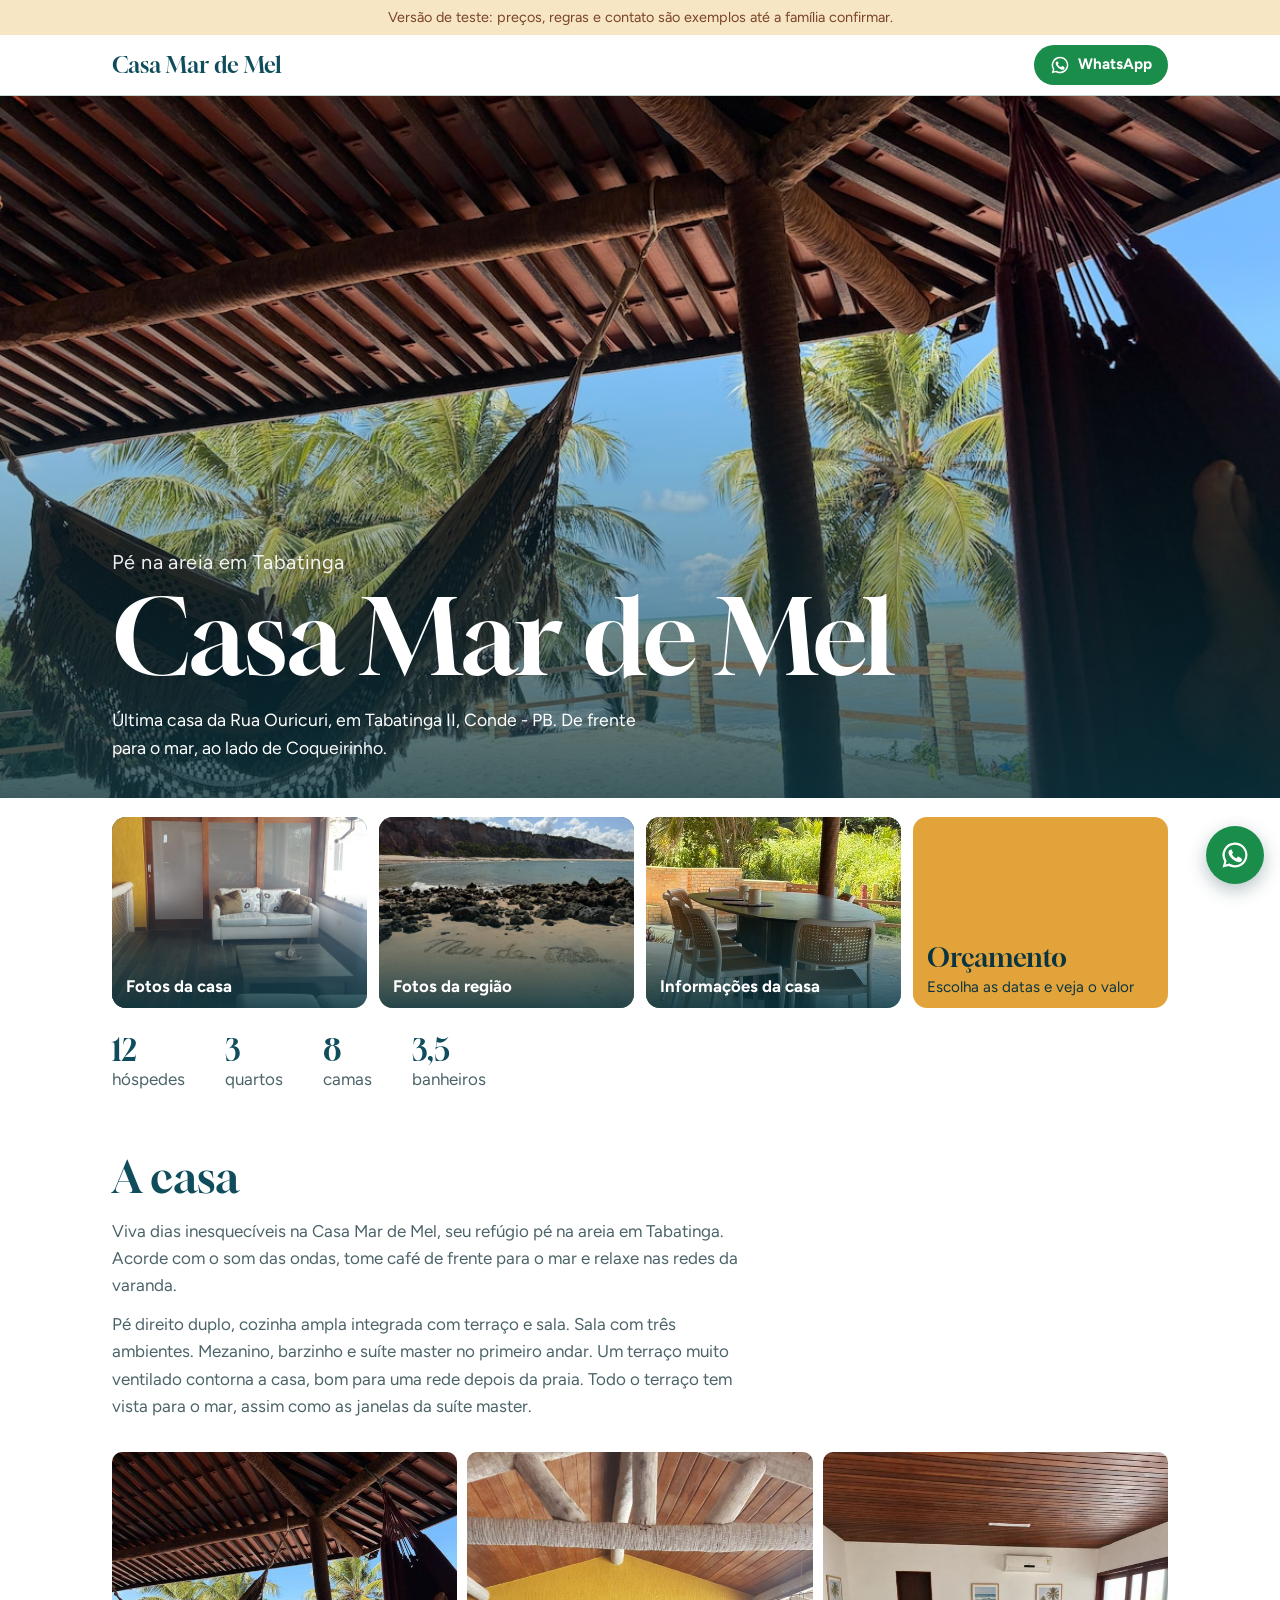
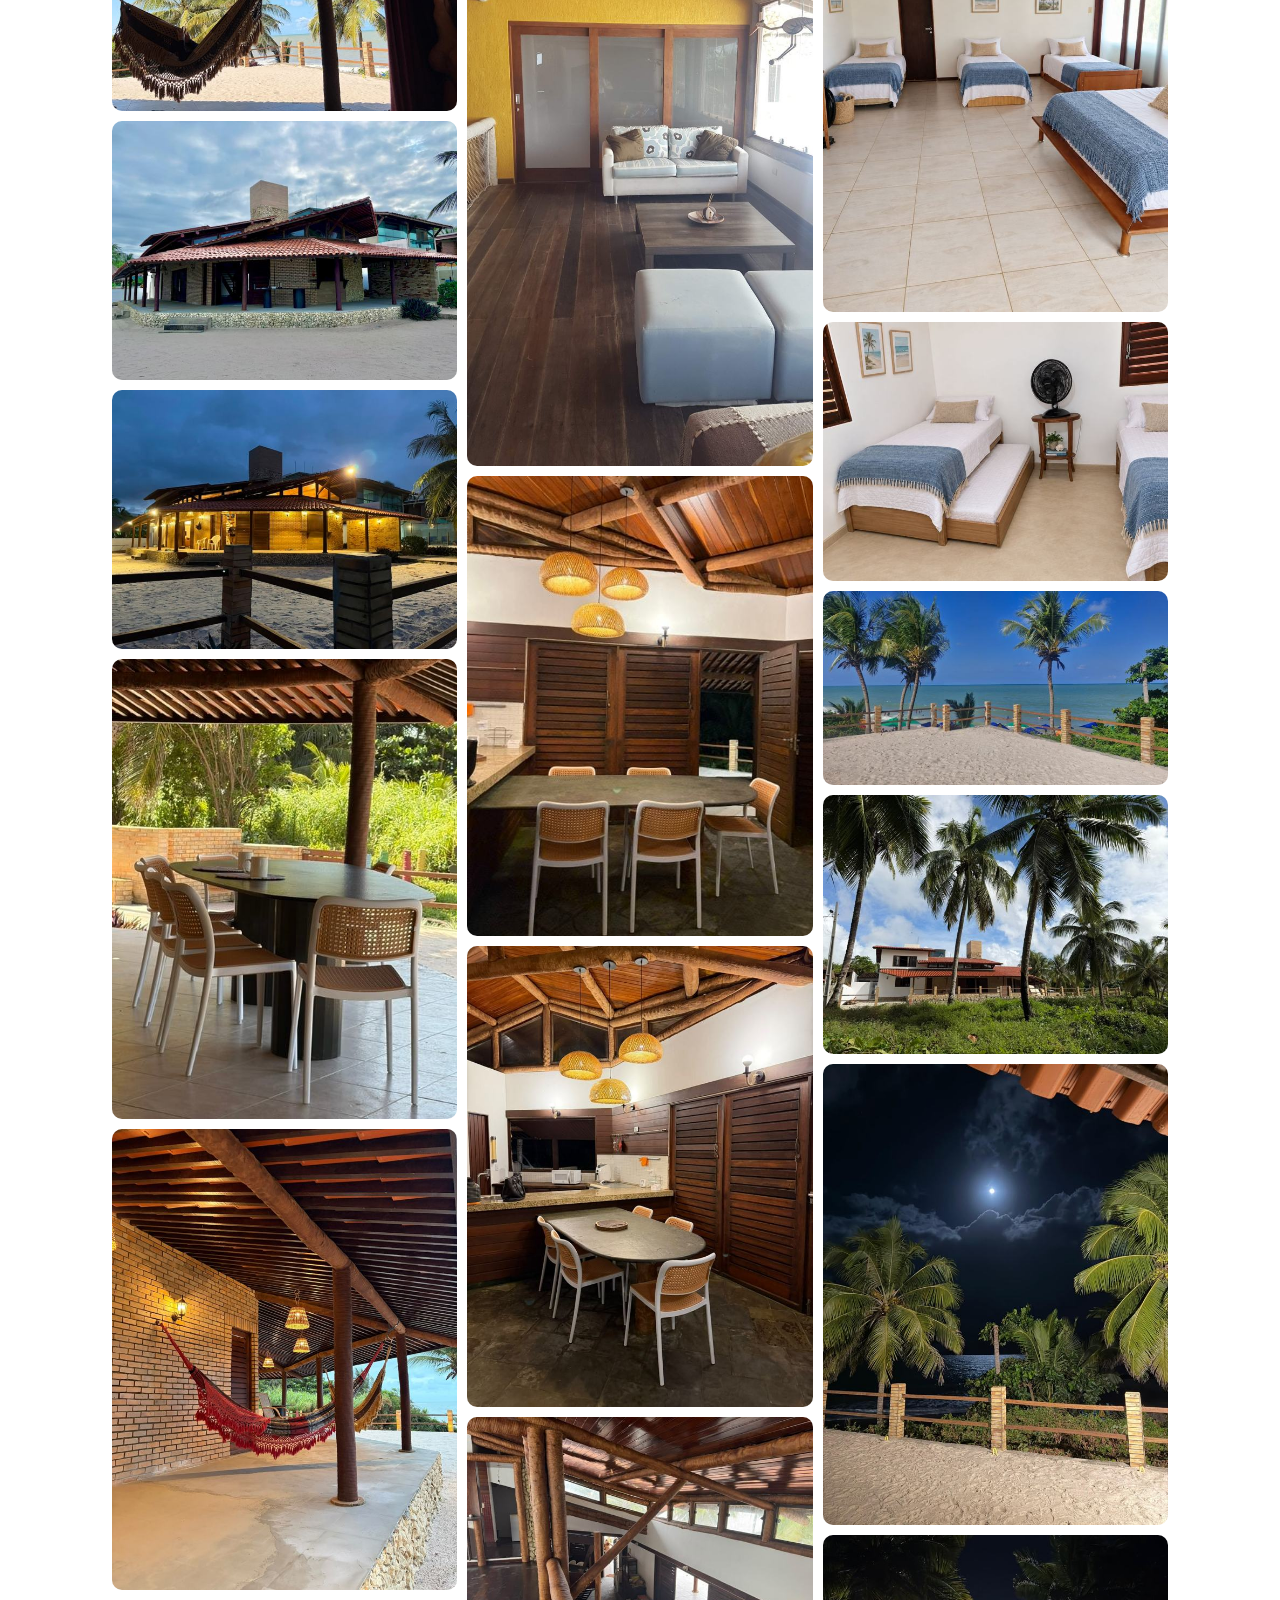
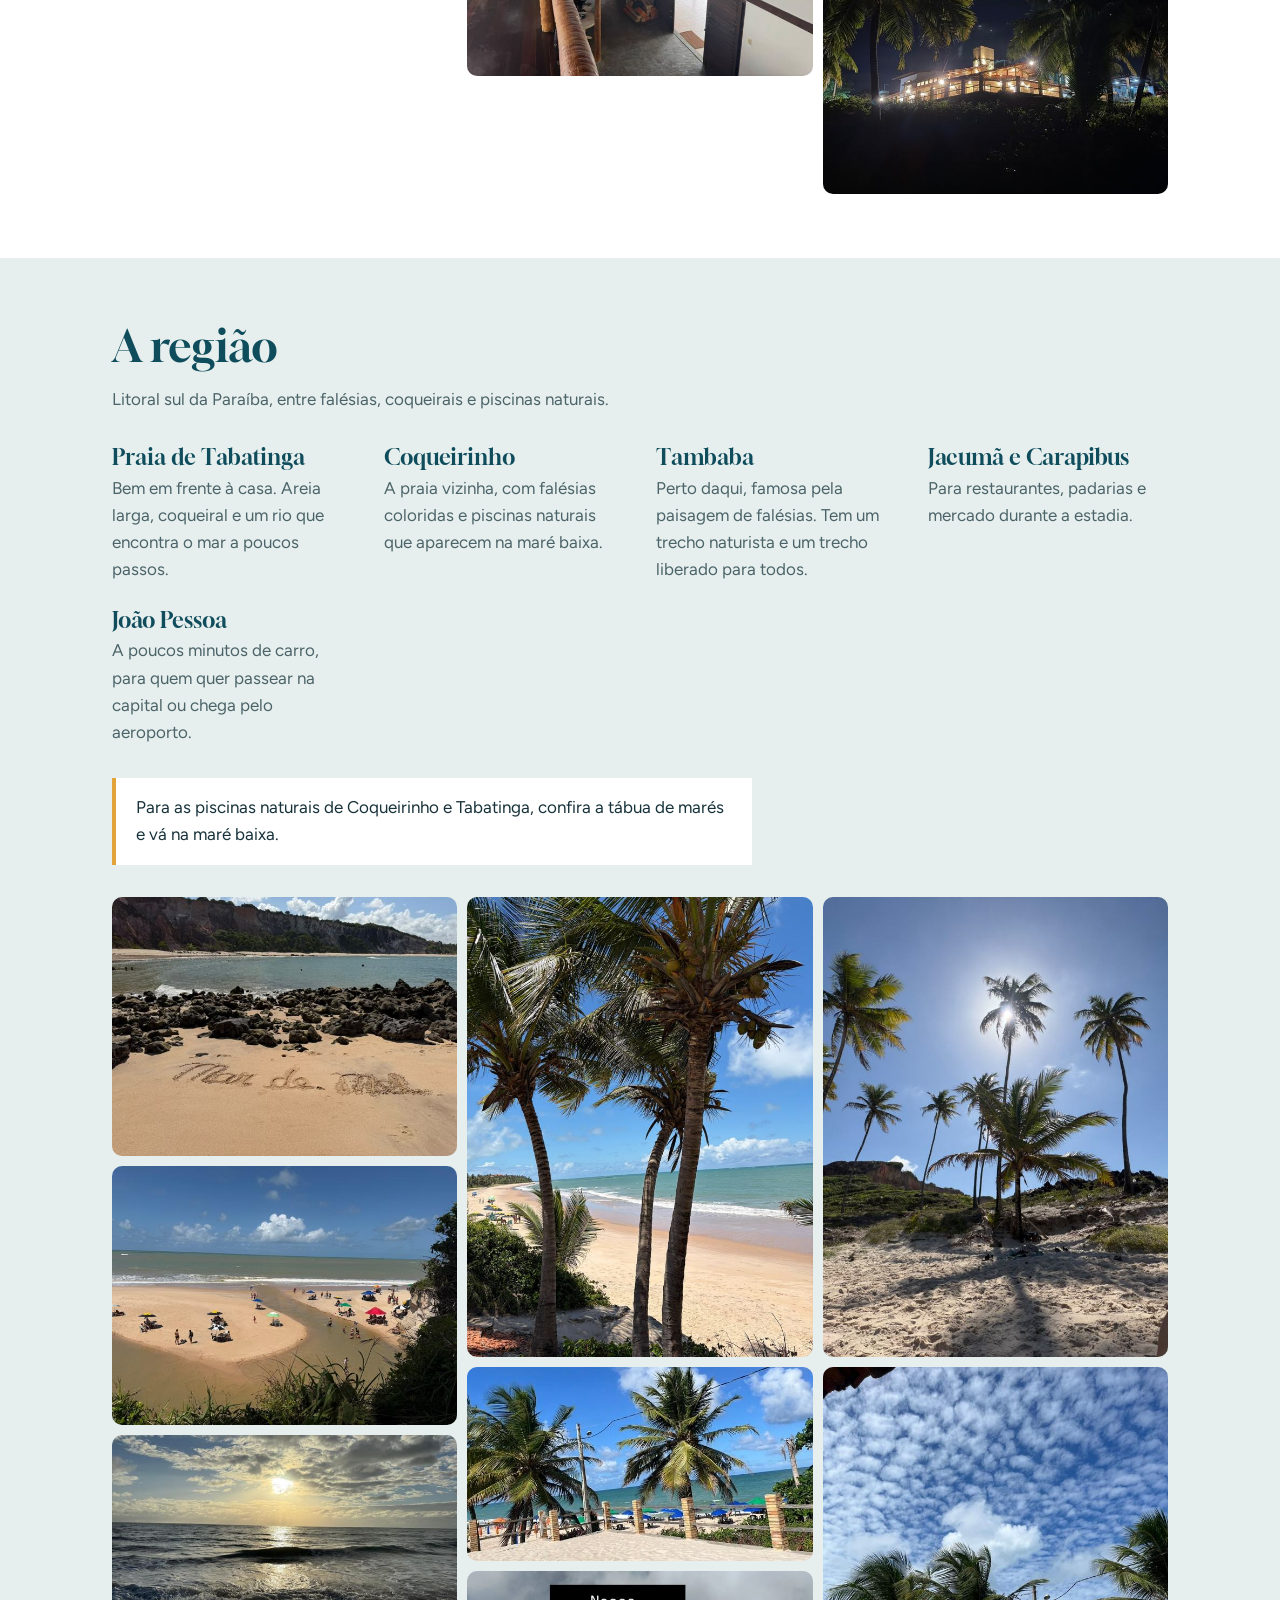
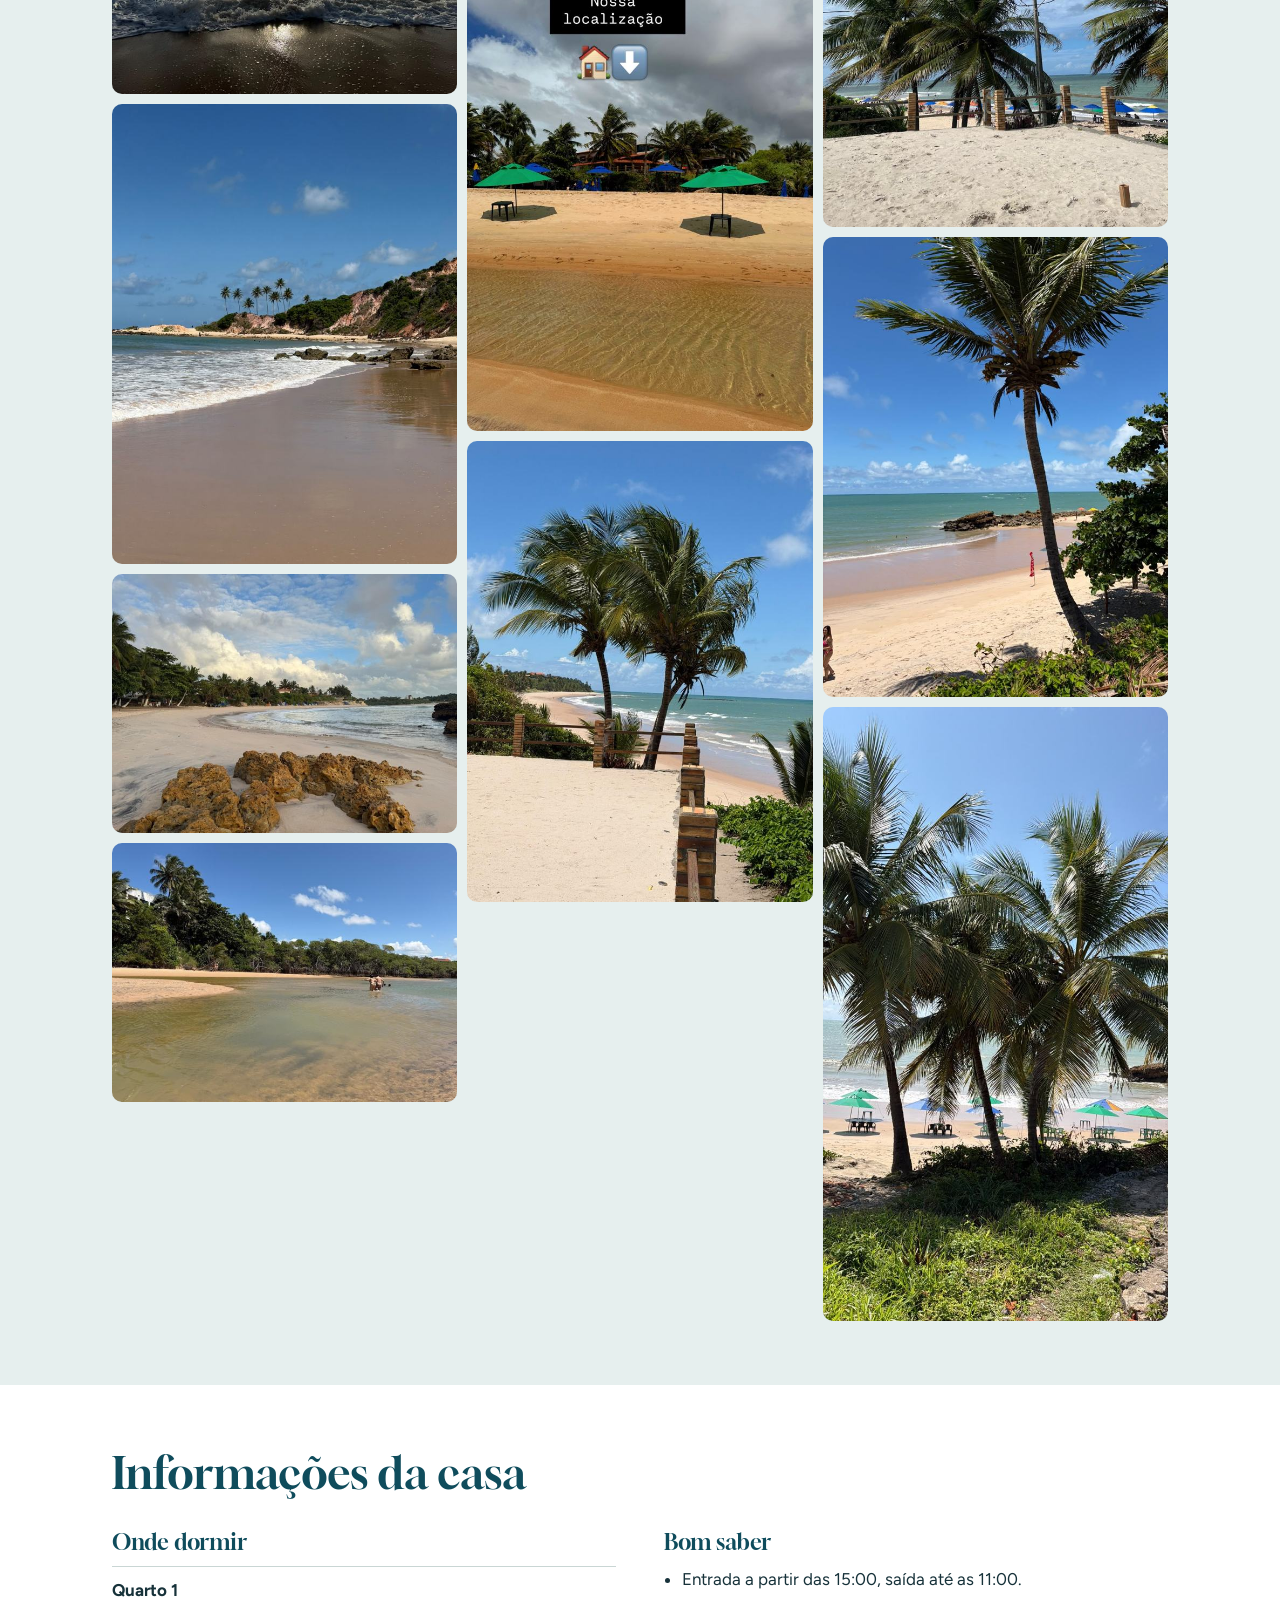
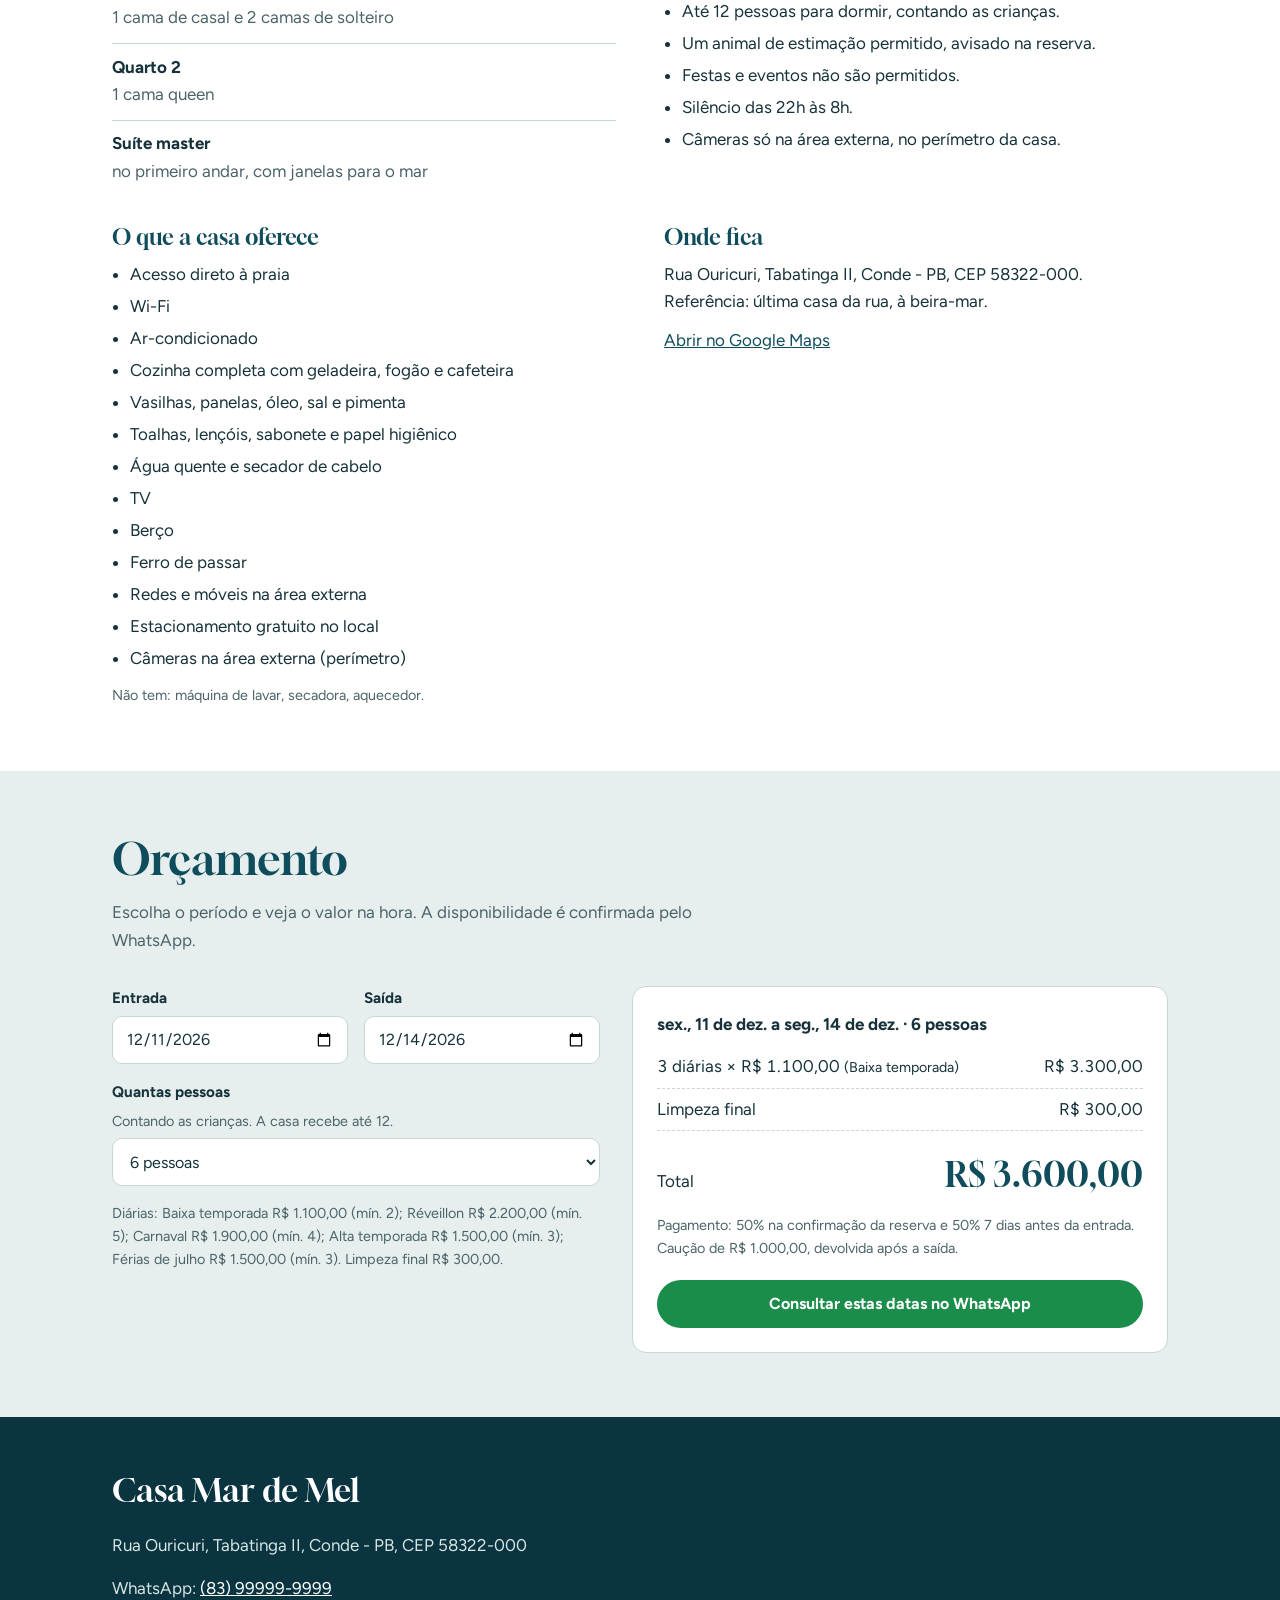
==== site/index.html @ db58e140 "Site da Casa Mar de Mel: vitrine, link de reserva e contrato em PDF Protótipo estático que substitui" ====
<!doctype html>
<html lang="pt-BR">
<head>
  <meta charset="utf-8">
  <meta name="viewport" content="width=device-width, initial-scale=1, viewport-fit=cover">
  <title>Casa Mar de Mel · Tabatinga, Conde - PB</title>
  <meta name="description" content="Casa pé na areia em Tabatinga, Conde - PB, para até 12 pessoas. Veja fotos, a região e faça seu orçamento.">
  <meta property="og:title" content="Casa Mar de Mel — pé na areia em Tabatinga">
  <meta property="og:description" content="Casa para até 12 pessoas, de frente para o mar, em Conde - PB.">
  <meta property="og:image" content="fotos/casa/rede-vista-mar.jpg">
  <link rel="icon" href="data:image/svg+xml,%3Csvg xmlns=%27http://www.w3.org/2000/svg%27 viewBox=%270 0 32 32%27%3E%3Crect width=%2732%27 height=%2732%27 rx=%277%27 fill=%27%230f4c5c%27/%3E%3Cpath d=%27M5 20c3-3 5-3 8 0s5 3 8 0 5-3 6-1%27 stroke=%27%23e3a33b%27 stroke-width=%273%27 fill=%27none%27 stroke-linecap=%27round%27/%3E%3C/svg%3E">
  <link rel="preconnect" href="https://fonts.googleapis.com">
  <link rel="preconnect" href="https://fonts.gstatic.com" crossorigin>
  <link rel="stylesheet" href="https://fonts.googleapis.com/css2?family=Figtree:wght@400;700&family=Gloock&display=swap">
  <link rel="stylesheet" href="assets/style.css">
</head>
<body>
  <header class="topo">
    <div class="envelope">
      <a class="marca" href="#">Casa Mar de Mel</a>
      <a class="btn btn-zap" id="zap-topo" href="#" target="_blank" rel="noopener">
        <svg viewBox="0 0 24 24" fill="currentColor" aria-hidden="true"><path d="M12 2a10 10 0 0 0-8.6 15.1L2 22l5-1.3A10 10 0 1 0 12 2Zm0 18.2a8.2 8.2 0 0 1-4.2-1.2l-.3-.2-3 .8.8-2.9-.2-.3A8.2 8.2 0 1 1 12 20.2Zm4.5-6.1c-.2-.1-1.5-.7-1.7-.8-.2-.1-.4-.1-.6.1l-.8 1c-.1.2-.3.2-.5.1a6.7 6.7 0 0 1-3.3-2.9c-.2-.4.2-.4.7-1.3.1-.2 0-.3 0-.4l-.8-1.8c-.2-.5-.4-.4-.6-.4h-.5a1 1 0 0 0-.7.3 3 3 0 0 0-.9 2.2 5.2 5.2 0 0 0 1.1 2.8 11.9 11.9 0 0 0 4.6 4c1.7.7 2.4.8 3.2.7.5-.1 1.5-.6 1.7-1.2.2-.6.2-1.1.2-1.2-.1-.1-.3-.2-.5-.3Z"/></svg>
        WhatsApp
      </a>
    </div>
  </header>

  <section class="abertura">
    <img src="fotos/casa/rede-vista-mar.jpg" alt="Rede na varanda da Casa Mar de Mel com o mar ao fundo" fetchpriority="high">
    <div class="abertura-texto">
      <div class="envelope">
        <h1><small>Pé na areia em Tabatinga</small>Casa Mar de Mel</h1>
        <p class="local">Última casa da Rua Ouricuri, em Tabatinga II, Conde - PB. De frente para o mar, ao lado de Coqueirinho.</p>
      </div>
    </div>
  </section>

  <nav class="envelope atalhos" aria-label="Seções">
    <a class="atalho" href="#casa"><img src="fotos/mini/casa/sala.jpg" alt="" loading="lazy"><span>Fotos da casa</span></a>
    <a class="atalho" href="#regiao"><img src="fotos/mini/regiao/mar-de-mel-na-areia.jpg" alt="" loading="lazy"><span>Fotos da região</span></a>
    <a class="atalho" href="#informacoes"><img src="fotos/mini/casa/terraco-mesa.jpg" alt="" loading="lazy"><span>Informações da casa</span></a>
    <a class="atalho atalho-orc" href="#orcamento"><span>Orçamento<em>Escolha as datas e veja o valor</em></span></a>
  </nav>

  <div class="envelope fatos" id="fatos"></div>

  <section class="secao" id="casa">
    <div class="envelope">
      <h2>A casa</h2>
      <div id="descricao"></div>
      <div class="galeria" id="galeria-casa"></div>
    </div>
  </section>

  <section class="secao secao-nevoa" id="regiao">
    <div class="envelope">
      <h2>A região</h2>
      <p class="lead">Litoral sul da Paraíba, entre falésias, coqueirais e piscinas naturais.</p>
      <div class="lugares" id="lugares"></div>
      <p class="dica">Para as piscinas naturais de Coqueirinho e Tabatinga, confira a tábua de marés e vá na maré baixa.</p>
      <div class="galeria" id="galeria-regiao"></div>
    </div>
  </section>

  <section class="secao" id="informacoes">
    <div class="envelope">
      <h2>Informações da casa</h2>
      <div class="info-grade">
        <div>
          <h3>Onde dormir</h3>
          <div class="camas" id="camas"></div>
        </div>
        <div>
          <h3>Bom saber</h3>
          <ul id="bom-saber"></ul>
        </div>
        <div>
          <h3>O que a casa oferece</h3>
          <ul id="comodidades"></ul>
          <p class="nao" id="nao-tem"></p>
        </div>
        <div>
          <h3>Onde fica</h3>
          <p id="endereco"></p>
          <p style="margin-top:.75rem"><a id="link-mapa" href="#" target="_blank" rel="noopener">Abrir no Google Maps</a></p>
        </div>
      </div>
    </div>
  </section>

  <section class="secao secao-nevoa" id="orcamento">
    <div class="envelope">
      <h2>Orçamento</h2>
      <p class="lead">Escolha o período e veja o valor na hora. A disponibilidade é confirmada pelo WhatsApp.</p>
      <div class="orc">
        <form class="campos" id="form-orc" novalidate>
          <div class="campos-2">
            <label for="orc-entrada">Entrada<input type="date" id="orc-entrada" required></label>
            <label for="orc-saida">Saída<input type="date" id="orc-saida" required></label>
          </div>
          <label for="orc-hospedes">Quantas pessoas
            <span class="ajuda">Contando as crianças. A casa recebe até 12.</span>
            <select id="orc-hospedes"></select>
          </label>
          <div id="tabela-precos"></div>
        </form>
        <div class="recibo" id="recibo" aria-live="polite"></div>
      </div>
    </div>
  </section>

  <footer class="rodape">
    <div class="envelope">
      <span class="marca">Casa Mar de Mel</span>
      <p id="rodape-end"></p>
      <p>WhatsApp: <a id="zap-rodape" href="#" target="_blank" rel="noopener"></a></p>
    </div>
  </footer>

  <a class="zap-flutuante" id="zap-flutuante" href="#" target="_blank" rel="noopener" aria-label="Conversar no WhatsApp">
    <svg viewBox="0 0 24 24" fill="currentColor" aria-hidden="true"><path d="M12 2a10 10 0 0 0-8.6 15.1L2 22l5-1.3A10 10 0 1 0 12 2Zm0 18.2a8.2 8.2 0 0 1-4.2-1.2l-.3-.2-3 .8.8-2.9-.2-.3A8.2 8.2 0 1 1 12 20.2Zm4.5-6.1c-.2-.1-1.5-.7-1.7-.8-.2-.1-.4-.1-.6.1l-.8 1c-.1.2-.3.2-.5.1a6.7 6.7 0 0 1-3.3-2.9c-.2-.4.2-.4.7-1.3.1-.2 0-.3 0-.4l-.8-1.8c-.2-.5-.4-.4-.6-.4h-.5a1 1 0 0 0-.7.3 3 3 0 0 0-.9 2.2 5.2 5.2 0 0 0 1.1 2.8 11.9 11.9 0 0 0 4.6 4c1.7.7 2.4.8 3.2.7.5-.1 1.5-.6 1.7-1.2.2-.6.2-1.1.2-1.2-.1-.1-.3-.2-.5-.3Z"/></svg>
  </a>

  <dialog class="lightbox" id="lightbox" aria-label="Foto ampliada">
    <div class="lb-ctrl">
      <button type="button" id="lb-ant" aria-label="Foto anterior">‹</button>
      <button type="button" id="lb-prox" aria-label="Próxima foto">›</button>
      <button type="button" id="lb-fechar">Fechar</button>
    </div>
    <figure><img id="lb-img" alt=""><figcaption id="lb-legenda"></figcaption></figure>
  </dialog>

  <script src="assets/config.js"></script>
  <script src="assets/app.js"></script>
  <script>
  (function () {
    const { C, money, zap, orcamento, iso, br, brLong, addDays, esc } = MDM;
    MDM.faixaTeste();
    const $ = (id) => document.getElementById(id);

    // WhatsApp
    const oi = `Olá! Vi o site da ${C.nome} e queria mais informações.`;
    ["zap-topo", "zap-flutuante", "zap-rodape"].forEach((id) => ($(id).href = zap(oi)));
    $("zap-rodape").textContent = C.whatsappExibicao;

    // Fatos
    $("fatos").innerHTML = [[C.capacidade, "hóspedes"], [C.quartos, "quartos"], [C.camas, "camas"], [C.banheiros, "banheiros"]]
      .map(([n, t]) => `<span><b>${n}</b>${t}</span>`).join("");

    // Descrição
    $("descricao").innerHTML = C.descricao.map((p) => `<p class="lead">${esc(p)}</p>`).join("");

    // Galerias + lightbox
    let atual = [], idx = 0;
    const lb = $("lightbox");
    function mostrar() { $("lb-img").src = "fotos/" + atual[idx][0]; $("lb-img").alt = atual[idx][1]; $("lb-legenda").textContent = `${atual[idx][1]} · ${idx + 1} de ${atual.length}`; }
    function galeria(el, fotos) {
      el.innerHTML = fotos.map(([f, alt, w, h], i) => `<button type="button" data-i="${i}" aria-label="Ampliar: ${esc(alt)}"><img src="fotos/mini/${f}" alt="${esc(alt)}" width="${w}" height="${h}" loading="lazy" decoding="async"></button>`).join("");
      el.addEventListener("click", (e) => { const b = e.target.closest("button"); if (!b) return; atual = fotos; idx = +b.dataset.i; mostrar(); lb.showModal(); });
    }
    galeria($("galeria-casa"), C.fotosCasa);
    galeria($("galeria-regiao"), C.fotosRegiao);
    $("lb-fechar").onclick = () => lb.close();
    $("lb-ant").onclick = () => { idx = (idx - 1 + atual.length) % atual.length; mostrar(); };
    $("lb-prox").onclick = () => { idx = (idx + 1) % atual.length; mostrar(); };
    lb.addEventListener("keydown", (e) => { if (e.key === "ArrowLeft") $("lb-ant").click(); if (e.key === "ArrowRight") $("lb-prox").click(); });
    lb.addEventListener("click", (e) => { if (e.target.tagName === "FIGURE") lb.close(); });

    // Região
    $("lugares").innerHTML = C.regiao.map((l) => `<div class="lugar"><h3>${esc(l.nome)}</h3><p>${esc(l.texto)}</p></div>`).join("");

    // Informações
    $("camas").innerHTML = C.dormir.map((q) => `<div><strong>${esc(q.nome)}</strong><span>${esc(q.camas)}</span></div>`).join("");
    $("comodidades").innerHTML = C.comodidades.map((c) => `<li>${esc(c)}</li>`).join("");
    $("nao-tem").textContent = "Não tem: " + C.naoTem.join(", ").toLowerCase() + ".";
    $("bom-saber").innerHTML = [
      `Entrada a partir das ${C.checkin}, saída até as ${C.checkout}.`,
      `Até ${C.capacidade} pessoas para dormir, contando as crianças.`,
      "Um animal de estimação permitido, avisado na reserva.",
      "Festas e eventos não são permitidos.",
      "Silêncio das 22h às 8h.",
      "Câmeras só na área externa, no perímetro da casa.",
    ].map((t) => `<li>${esc(t)}</li>`).join("");
    $("endereco").textContent = `${C.endereco}. Referência: ${C.referencia}.`;
    $("rodape-end").textContent = C.endereco;
    $("link-mapa").href = C.mapa;

    // Orçamento
    const sel = $("orc-hospedes");
    for (let i = 1; i <= C.capacidade; i++) sel.add(new Option(`${i} ${i > 1 ? "pessoas" : "pessoa"}`, i));
    sel.value = 6;
    const hoje = new Date(); hoje.setHours(0, 0, 0, 0);
    // Exemplo inicial: próxima sexta a segunda
    const sexta = addDays(hoje, ((5 - hoje.getDay() + 7) % 7) || 7);
    $("orc-entrada").value = iso(sexta);
    $("orc-saida").value = iso(addDays(sexta, 3));
    $("orc-entrada").min = iso(hoje);

    $("tabela-precos").innerHTML = `<p class="ajuda" style="color:var(--tinta-suave);font-size:var(--t-peq)">Diárias: ${[C.precos.padrao, ...C.precos.temporadas].map((t) => `${esc(t.nome)} ${money(t.diaria)}${t.minimo > 1 ? ` (mín. ${t.minimo})` : ""}`).join("; ")}. Limpeza final ${money(C.precos.limpeza)}.</p>`;

    function atualizar() {
      const e = $("orc-entrada").value, s = $("orc-saida").value, h = +sel.value;
      if (e && (!s || s <= e)) { $("orc-saida").value = iso(addDays(MDM.parseISO(e), 1)); }
      $("orc-saida").min = e ? iso(addDays(MDM.parseISO(e), 1)) : "";
      const r = orcamento({ entrada: e, saida: $("orc-saida").value, hospedes: h });
      const rec = $("recibo");
      if (r.erro) { rec.innerHTML = `<p class="erro">${esc(r.erro)}</p>`; return; }
      const linhas = r.grupos.map((g) => `<div class="recibo-linha"><span>${g.noites} ${g.noites > 1 ? "diárias" : "diária"} × ${money(g.diaria)} <small>(${esc(g.nome)})</small></span><span>${money(g.subtotal)}</span></div>`).join("");
      const msg = `Olá! Fiz um orçamento no site da ${C.nome}:\n` +
        `Entrada: ${br(r.entrada)}\nSaída: ${br(r.saida)}\n${r.noites} diárias, ${h} ${h > 1 ? "pessoas" : "pessoa"}\nTotal: ${money(r.total)}\n\nEssas datas estão disponíveis?`;
      rec.innerHTML = `
        <p class="recibo-periodo">${esc(brLong(r.entrada))} a ${esc(brLong(r.saida))} · ${h} ${h > 1 ? "pessoas" : "pessoa"}</p>
        ${linhas}
        <div class="recibo-linha"><span>Limpeza final</span><span>${money(r.limpeza)}</span></div>
        <div class="recibo-total"><span>Total</span><strong>${money(r.total)}</strong></div>
        <p class="obs">Pagamento: ${r.parcelas.map((p) => `${p.pct}% ${esc(p.quandoTexto)}`).join(" e ")}.${r.caucao ? ` Caução de ${money(r.caucao)}, devolvida após a saída.` : ""}</p>
        ${r.abaixoDoMinimo ? `<p class="aviso">Neste período o mínimo é de ${r.minimo} diárias. Fale com a gente para ver se dá para abrir uma exceção.</p>` : ""}
        <a class="btn btn-zap" href="${zap(msg)}" target="_blank" rel="noopener">Consultar estas datas no WhatsApp</a>`;
    }
    ["orc-entrada", "orc-saida", "orc-hospedes"].forEach((id) => $(id).addEventListener("input", atualizar));
    atualizar();
  })();
  </script>
</body>
</html>
---- site/assets/style.css ----
/* Casa Mar de Mel
 * Conceito: a foto da casa abre a página; o resto é calmo, como a maré baixa.
 * Mar (azul-petróleo) para estrutura, mel (âmbar) para a ação principal,
 * madeira (do telhado) para detalhes. Uma coluna no celular, duas no computador.
 */
:root {
  --mar: #0f4c5c;
  --mar-escuro: #0a3540;
  --nevoa: #e6efee;
  --mel: #e3a33b;
  --mel-claro: #f7e6c4;
  --madeira: #7a4326;
  --tinta: #17323a;
  --tinta-suave: #4c6469;
  --linha: #c9d6d4;
  --fundo: #ffffff;
  --zap: #1a8d4a;
  --erro: #b3261e;

  --f-display: "Gloock", "Georgia", serif;
  --f-texto: "Figtree", "Segoe UI", system-ui, sans-serif;

  --t-1: clamp(3rem, 11vw, 6.5rem);
  --t-2: clamp(1.9rem, 5vw, 2.75rem);
  --t-3: 1.375rem;
  --t-corpo: 1.0625rem;
  --t-peq: 0.9rem;

  --larg: 68rem;
  --raio: 14px;
}

* { box-sizing: border-box; }
html { scroll-behavior: smooth; }
@media (prefers-reduced-motion: reduce) { html { scroll-behavior: auto; } }
body {
  margin: 0;
  background: var(--fundo);
  color: var(--tinta);
  font-family: var(--f-texto);
  font-size: var(--t-corpo);
  line-height: 1.6;
  -webkit-font-smoothing: antialiased;
}
img { max-width: 100%; display: block; }
h1, h2, h3 { font-family: var(--f-display); font-weight: 400; line-height: 1.1; text-wrap: balance; margin: 0; }
p { margin: 0; }
a { color: var(--mar); }
:focus-visible { outline: 3px solid var(--mel); outline-offset: 2px; border-radius: 4px; }

.faixa-teste {
  background: var(--mel-claro);
  color: var(--madeira);
  font-size: var(--t-peq);
  text-align: center;
  padding: 6px max(16px, env(safe-area-inset-right, 0px)) 6px max(16px, env(safe-area-inset-left, 0px));
}

.envelope {
  max-width: var(--larg);
  margin: 0 auto;
  padding-left: max(16px, env(safe-area-inset-left, 0px));
  padding-right: max(16px, env(safe-area-inset-right, 0px));
}

/* ---------- Botões ---------- */
.btn {
  display: inline-flex; align-items: center; justify-content: center; gap: 0.5rem;
  min-height: 48px; padding: 0 1.25rem;
  border-radius: 999px; border: 0;
  font: 700 1rem/1 var(--f-texto);
  text-decoration: none; cursor: pointer;
}
.btn-mel { background: var(--mel); color: var(--mar-escuro); }
.btn-mel:hover { background: #d39430; }
.btn-zap { background: var(--zap); color: #fff; }
.btn-zap:hover { background: #157a3f; }
.btn-linha { background: transparent; color: var(--mar); box-shadow: inset 0 0 0 2px var(--mar); }
.btn-linha:hover { background: var(--nevoa); }
.btn[disabled] { opacity: 0.45; cursor: not-allowed; }
.btn svg { width: 20px; height: 20px; flex: none; }

/* ---------- Topo ---------- */
.topo {
  position: sticky; top: env(safe-area-inset-top, 0px); z-index: 20;
  background: rgba(255, 255, 255, 0.94);
  backdrop-filter: blur(8px);
  border-bottom: 1px solid var(--linha);
}
.topo .envelope { display: flex; align-items: center; justify-content: space-between; gap: 1rem; min-height: 60px; }
.marca { font-family: var(--f-display); font-size: 1.35rem; color: var(--mar); text-decoration: none; white-space: nowrap; }
.topo .btn { min-height: 40px; padding: 0 1rem; font-size: 0.95rem; }

/* ---------- Abertura ---------- */
.abertura { position: relative; color: #fff; }
.abertura img { width: 100%; height: min(78vh, 720px); object-fit: cover; object-position: center 60%; }
@media (max-width: 620px) { .abertura img { height: 68vh; object-position: 70% 100%; } }
.abertura::after {
  content: ""; position: absolute; inset: 0;
  background: linear-gradient(180deg, rgba(10, 53, 64, 0) 35%, rgba(10, 53, 64, 0.78) 100%);
}
.abertura-texto { position: absolute; inset: auto 0 0 0; z-index: 1; padding-block: 0 2.25rem; }
.abertura h1 { font-size: var(--t-1); letter-spacing: -0.01em; }
.abertura h1 small { display: block; font-family: var(--f-texto); font-size: clamp(1rem, 2.6vw, 1.25rem); letter-spacing: 0.02em; margin-bottom: 0.4rem; opacity: 0.92; }
.abertura .local { margin-top: 0.75rem; font-size: 1.1rem; max-width: 34rem; }

/* ---------- Atalhos (os botões pedidos) ---------- */
.atalhos { display: grid; grid-template-columns: repeat(4, 1fr); gap: 12px; margin-top: -1px; padding-block: 1.25rem; }
.atalho {
  position: relative; display: flex; align-items: flex-end;
  aspect-ratio: 4 / 3; border-radius: var(--raio); overflow: hidden;
  color: #fff; text-decoration: none; font-weight: 700; font-size: 1.05rem;
  background: var(--mar);
}
.atalho img { position: absolute; inset: 0; width: 100%; height: 100%; object-fit: cover; transition: transform 0.4s ease; }
.atalho::after { content: ""; position: absolute; inset: 0; background: linear-gradient(180deg, transparent 40%, rgba(10, 53, 64, 0.85)); }
.atalho span { position: relative; z-index: 1; padding: 0.75rem 0.9rem; line-height: 1.2; }
.atalho:hover img { transform: scale(1.04); }
@media (prefers-reduced-motion: reduce) { .atalho img { transition: none; } }
.atalho-orc { background: var(--mel); color: var(--mar-escuro); }
.atalho-orc::after { display: none; }
.atalho-orc span { font-family: var(--f-display); font-weight: 400; font-size: 1.6rem; display: flex; flex-direction: column; gap: 0.25rem; }
.atalho-orc em { font-family: var(--f-texto); font-style: normal; font-size: 0.95rem; font-weight: 400; }
@media (max-width: 720px) { .atalhos { grid-template-columns: 1fr 1fr; } }

.fatos { display: flex; flex-wrap: wrap; gap: 0.5rem 2.5rem; padding-block: 0.25rem 0; color: var(--tinta-suave); }
.fatos span { display: grid; line-height: 1.2; }
.fatos b { font-family: var(--f-display); font-weight: 400; font-size: 1.9rem; color: var(--mar); }
@media (max-width: 520px) { .fatos { display: grid; grid-template-columns: repeat(4, 1fr); gap: 0.5rem; font-size: 0.9rem; } }

/* ---------- Seções ---------- */
.secao { padding-block: 4rem; scroll-margin-top: 60px; }
.secao-nevoa { background: var(--nevoa); }
.secao h2 { font-size: var(--t-2); color: var(--mar); margin-bottom: 1rem; }
.secao .lead { max-width: 40rem; color: var(--tinta-suave); }
.secao .lead + .lead { margin-top: 0.75rem; }

/* Galeria */
.galeria { columns: 3 260px; column-gap: 10px; margin-top: 2rem; }
@media (max-width: 620px) { .galeria { columns: 2; column-gap: 8px; } .galeria button { margin-bottom: 8px; } }
.galeria button { display: block; width: 100%; margin: 0 0 10px; padding: 0; border: 0; background: none; cursor: zoom-in; border-radius: 10px; overflow: hidden; break-inside: avoid; }
.galeria img { width: 100%; height: auto; }

.lightbox { border: 0; padding: 0; background: transparent; max-width: 100vw; max-height: 100vh; width: 100vw; height: 100vh; }
.lightbox::backdrop { background: rgba(6, 30, 36, 0.92); }
.lightbox figure { margin: 0; height: 100%; display: grid; grid-template-rows: 1fr auto; place-items: center; padding: 56px 16px 16px; }
.lightbox img { max-height: calc(100vh - 140px); max-width: 100%; object-fit: contain; border-radius: 6px; }
.lightbox figcaption { color: #e9f1f0; padding-top: 0.75rem; text-align: center; }
.lightbox .lb-ctrl { position: fixed; top: calc(12px + env(safe-area-inset-top, 0px)); display: flex; gap: 8px; right: max(12px, env(safe-area-inset-right, 0px)); }
.lightbox .lb-ctrl button { min-height: 44px; min-width: 44px; padding: 0 14px; border-radius: 999px; border: 0; background: rgba(255, 255, 255, 0.16); color: #fff; font: 700 1rem var(--f-texto); cursor: pointer; }

/* Região */
.lugares { display: grid; grid-template-columns: repeat(auto-fit, minmax(14rem, 1fr)); gap: 1.5rem 2rem; margin-top: 2rem; }
.lugar h3 { font-size: var(--t-3); color: var(--mar); margin-bottom: 0.35rem; }
.lugar p { color: var(--tinta-suave); }
.dica { margin-top: 2rem; padding: 1rem 1.25rem; border-left: 4px solid var(--mel); background: #fff; max-width: 40rem; }

/* Informações */
.info-grade { display: grid; grid-template-columns: 1fr 1fr; gap: 2.5rem 3rem; margin-top: 2rem; }
.info-grade > div { min-width: 0; }
.info-grade h3 { font-size: var(--t-3); color: var(--mar); margin-bottom: 0.75rem; }
.info-grade ul { margin: 0; padding-left: 1.1rem; }
.info-grade li + li { margin-top: 0.3rem; }
.info-grade .nao { color: var(--tinta-suave); margin-top: 0.75rem; font-size: var(--t-peq); }
.camas { display: grid; gap: 0.75rem; }
.camas div { border-top: 1px solid var(--linha); padding-top: 0.6rem; }
.camas strong { display: block; }
.camas span { color: var(--tinta-suave); }
@media (max-width: 720px) { .info-grade { grid-template-columns: 1fr; } }

/* ---------- Orçamento ---------- */
.orc { display: grid; grid-template-columns: minmax(0, 1fr) minmax(0, 1.1fr); gap: 2rem; margin-top: 2rem; align-items: start; }
@media (max-width: 820px) { .orc { grid-template-columns: 1fr; } }
.campos { display: grid; gap: 1rem; }
.campos-2 { display: grid; grid-template-columns: 1fr 1fr; gap: 1rem; }
@media (max-width: 420px) { .campos-2 { grid-template-columns: 1fr; } }
label { display: grid; gap: 0.35rem; font-weight: 700; font-size: 0.95rem; }
label .ajuda { font-weight: 400; color: var(--tinta-suave); font-size: var(--t-peq); }
input, select, textarea {
  width: 100%; min-height: 48px; padding: 0.6rem 0.8rem;
  border: 1.5px solid var(--linha); border-radius: 10px;
  font: 400 1rem var(--f-texto); color: var(--tinta); background: #fff;
}
input:focus, select:focus, textarea:focus { border-color: var(--mar); outline: none; box-shadow: 0 0 0 3px rgba(15, 76, 92, 0.18); }
input[aria-invalid="true"] { border-color: var(--erro); }

.recibo { background: #fff; border-radius: var(--raio); padding: 1.5rem; border: 1px solid var(--linha); }
.recibo-linha { display: flex; justify-content: space-between; gap: 1rem; padding: 0.45rem 0; border-bottom: 1px dashed var(--linha); font-variant-numeric: tabular-nums; }
.recibo-linha span:last-child { white-space: nowrap; }
.recibo-total { display: flex; justify-content: space-between; align-items: baseline; gap: 1rem; padding-top: 0.9rem; }
.recibo-total strong { font-family: var(--f-display); font-weight: 400; font-size: 2.2rem; color: var(--mar); font-variant-numeric: tabular-nums; }
.recibo .obs { font-size: var(--t-peq); color: var(--tinta-suave); margin-top: 0.75rem; }
.recibo .aviso { margin-top: 0.75rem; padding: 0.6rem 0.8rem; background: var(--mel-claro); color: var(--madeira); border-radius: 8px; font-size: var(--t-peq); }
.recibo .erro { color: var(--erro); font-weight: 700; }
.recibo .btn { width: 100%; margin-top: 1.25rem; }
.recibo-periodo { font-weight: 700; margin-bottom: 0.5rem; }

/* ---------- Rodapé ---------- */
.rodape { background: var(--mar-escuro); color: #d7e5e3; padding-block: 3rem calc(3rem + env(safe-area-inset-bottom, 0px)); }
.rodape .envelope { display: grid; gap: 1rem; }
.rodape .marca { color: #fff; font-size: 2rem; }
.rodape a { color: #fff; }

.zap-flutuante {
  position: fixed; z-index: 30;
  right: max(16px, env(safe-area-inset-right, 0px));
  bottom: calc(16px + env(safe-area-inset-bottom, 0px));
  width: 58px; height: 58px; border-radius: 50%;
  display: grid; place-items: center;
  background: var(--zap); color: #fff;
  box-shadow: 0 6px 18px rgba(10, 53, 64, 0.3);
}
.zap-flutuante svg { width: 30px; height: 30px; }

/* ---------- Fluxo de reserva ---------- */
.reserva-topo { background: var(--mar); color: #fff; padding-block: 2rem; }
.reserva-topo h1 { font-size: var(--t-2); }
.reserva-topo p { opacity: 0.9; margin-top: 0.5rem; max-width: 40rem; }
.estadia { display: flex; flex-wrap: wrap; gap: 0.5rem 1.75rem; margin-top: 1.25rem; font-variant-numeric: tabular-nums; }
.estadia div { display: grid; }
.estadia small { opacity: 0.75; font-size: 0.85rem; }
.estadia strong { font-size: 1.1rem; }

.passos { display: grid; grid-template-columns: repeat(4, 1fr); gap: 0.5rem; list-style: none; padding: 0; margin: 1.5rem 0 0; counter-reset: passo; }
.passos li { counter-increment: passo; display: flex; align-items: center; gap: 0.5rem; color: var(--tinta-suave); font-size: 0.95rem; line-height: 1.2; padding-top: 0.6rem; border-top: 3px solid var(--linha); }
.passos li::before { content: counter(passo); display: grid; place-items: center; flex: none; width: 28px; height: 28px; border-radius: 50%; border: 2px solid var(--linha); font-weight: 700; }
.passos li[aria-current="step"] { color: var(--mar); font-weight: 700; border-top-color: var(--mar); }
.passos li[aria-current="step"]::before { background: var(--mar); border-color: var(--mar); color: #fff; }
.passos li.feito { border-top-color: var(--mar); }
.passos li.feito::before { content: "✓"; background: var(--nevoa); border-color: var(--mar); color: var(--mar); }
@media (max-width: 560px) { .passos li { flex-direction: column; align-items: flex-start; gap: 0.35rem; font-size: 0.82rem; } }

.reserva-corpo { display: grid; grid-template-columns: minmax(0, 1fr) 17rem; gap: 2.5rem; padding-block: 2rem 4rem; align-items: start; }
@media (max-width: 860px) { .reserva-corpo { grid-template-columns: 1fr; } }
.painel h2 { font-size: var(--t-2); color: var(--mar); margin-bottom: 0.5rem; }
.painel > p { color: var(--tinta-suave); max-width: 40rem; }
.painel form, .painel .bloco { margin-top: 1.5rem; display: grid; gap: 1.25rem; }
fieldset { border: 1px solid var(--linha); border-radius: var(--raio); padding: 1.25rem; margin: 0; display: grid; gap: 1rem; min-width: 0; }
legend { font-family: var(--f-display); font-size: 1.25rem; color: var(--mar); padding: 0 0.4rem; }
.acoes { display: flex; flex-wrap: wrap; gap: 0.75rem; justify-content: space-between; margin-top: 0.5rem; }
.msg-erro { color: var(--erro); font-weight: 700; }

.hospede-linha { display: grid; grid-template-columns: minmax(0, 2fr) minmax(0, 1fr) minmax(0, 1.5fr) auto; gap: 0.5rem; align-items: end; }
.hospede-linha .btn-remover { min-height: 48px; padding: 0 0.8rem; border-radius: 10px; border: 1.5px solid var(--linha); background: #fff; color: var(--tinta-suave); cursor: pointer; font: 700 0.9rem var(--f-texto); }
@media (max-width: 620px) { .hospede-linha { grid-template-columns: 1fr 1fr; } .hospede-linha label:first-child { grid-column: 1 / -1; } }

.upload { display: grid; gap: 0.5rem; padding: 1rem; border: 2px dashed var(--linha); border-radius: var(--raio); }
.upload.ok { border-style: solid; border-color: var(--mar); background: var(--nevoa); }
.upload .previa { display: flex; gap: 0.75rem; align-items: center; font-size: var(--t-peq); }
.upload .previa img { width: 64px; height: 64px; object-fit: cover; border-radius: 8px; }
.nota-privacidade { font-size: var(--t-peq); color: var(--tinta-suave); }

.lateral { position: sticky; top: 76px; display: grid; gap: 0.6rem; }
.lateral h2 { font-family: var(--f-texto); font-weight: 700; font-size: 1rem; color: var(--tinta); margin-bottom: 0.25rem; }
.lateral button { text-align: left; min-height: 48px; padding: 0.6rem 0.9rem; border-radius: 10px; border: 1.5px solid var(--linha); background: #fff; color: var(--mar); font: 700 1rem var(--f-texto); cursor: pointer; }
.lateral button:hover { background: var(--nevoa); }
.lateral .lateral-zap { margin-top: 0.75rem; font-size: var(--t-peq); color: var(--tinta-suave); }
@media (max-width: 860px) {
  .lateral { position: static; order: -1; display: flex; flex-wrap: wrap; gap: 0.5rem; }
  .lateral h2 { width: 100%; margin: 0; font-size: 0.9rem; color: var(--tinta-suave); font-weight: 400; }
  .lateral button { min-height: 40px; padding: 0.35rem 0.85rem; border-radius: 999px; font-size: 0.9rem; }
  .lateral .lateral-zap { display: none; }
}

/* Documento (contrato e anexos na tela) */
.doc { font-size: 0.98rem; line-height: 1.65; }
.doc-folha { border: 1px solid var(--linha); border-radius: var(--raio); padding: clamp(1rem, 4vw, 2.5rem); max-height: 70vh; overflow-y: auto; background: #fff; }
.doc p, .doc ul, .doc dl, .doc .doc-tabela { margin: 0 0 0.8rem; max-width: 46rem; }
.doc-titulo { font-size: 1.6rem; color: var(--mar); margin: 0 0 0.75rem; }
.doc-h { font-family: var(--f-texto); font-weight: 700; font-size: 1.05rem; color: var(--mar); margin: 1.4rem 0 0.4rem; }
.doc-kv { display: grid; grid-template-columns: max-content minmax(0, 1fr); gap: 0.3rem 1rem; }
.doc-kv dt { font-weight: 700; }
.doc-kv dd { margin: 0; }
.doc-tabela { overflow-x: auto; }
.doc table { border-collapse: collapse; width: 100%; font-size: 0.93rem; font-variant-numeric: tabular-nums; }
.doc th, .doc td { border: 1px solid var(--linha); padding: 0.4rem 0.6rem; text-align: left; vertical-align: top; }
.doc th { background: var(--nevoa); }
.doc tr.total td { font-weight: 700; }
.doc-quebra { border: 0; border-top: 2px dashed var(--linha); margin: 2rem 0; }
@media (max-width: 480px) { .doc-kv { grid-template-columns: 1fr; gap: 0 0; } .doc-kv dd { margin-bottom: 0.4rem; } }

.aceite { display: flex; gap: 0.75rem; align-items: flex-start; font-weight: 400; }
.aceite input { width: 22px; height: 22px; min-height: 0; margin-top: 2px; flex: none; }

.passo-a-passo { margin: 0; padding-left: 1.3rem; display: grid; gap: 0.6rem; max-width: 40rem; }
.cartao-final { padding: 1.5rem; border-radius: var(--raio); background: var(--nevoa); display: grid; gap: 1rem; }

.doc-modal { border: 0; border-radius: var(--raio); padding: 0; width: min(46rem, calc(100vw - 24px)); max-height: calc(100vh - 48px); }
.doc-modal::backdrop { background: rgba(6, 30, 36, 0.6); }
.doc-modal-barra { position: sticky; top: 0; display: flex; justify-content: space-between; align-items: center; gap: 1rem; padding: 0.75rem 1rem 0.75rem 1.25rem; background: var(--mar); color: #fff; }
.doc-modal-corpo { padding: 1.25rem; overflow-y: auto; max-height: calc(100vh - 120px); }
.btn-fechar { min-height: 40px; padding: 0 1rem; border-radius: 999px; border: 0; background: rgba(255, 255, 255, 0.18); color: #fff; font: 700 0.95rem var(--f-texto); cursor: pointer; }

/* Gerador de link */
.link-gerado { word-break: break-all; padding: 0.75rem; background: #fff; border: 1px solid var(--linha); border-radius: 10px; font-size: var(--t-peq); }
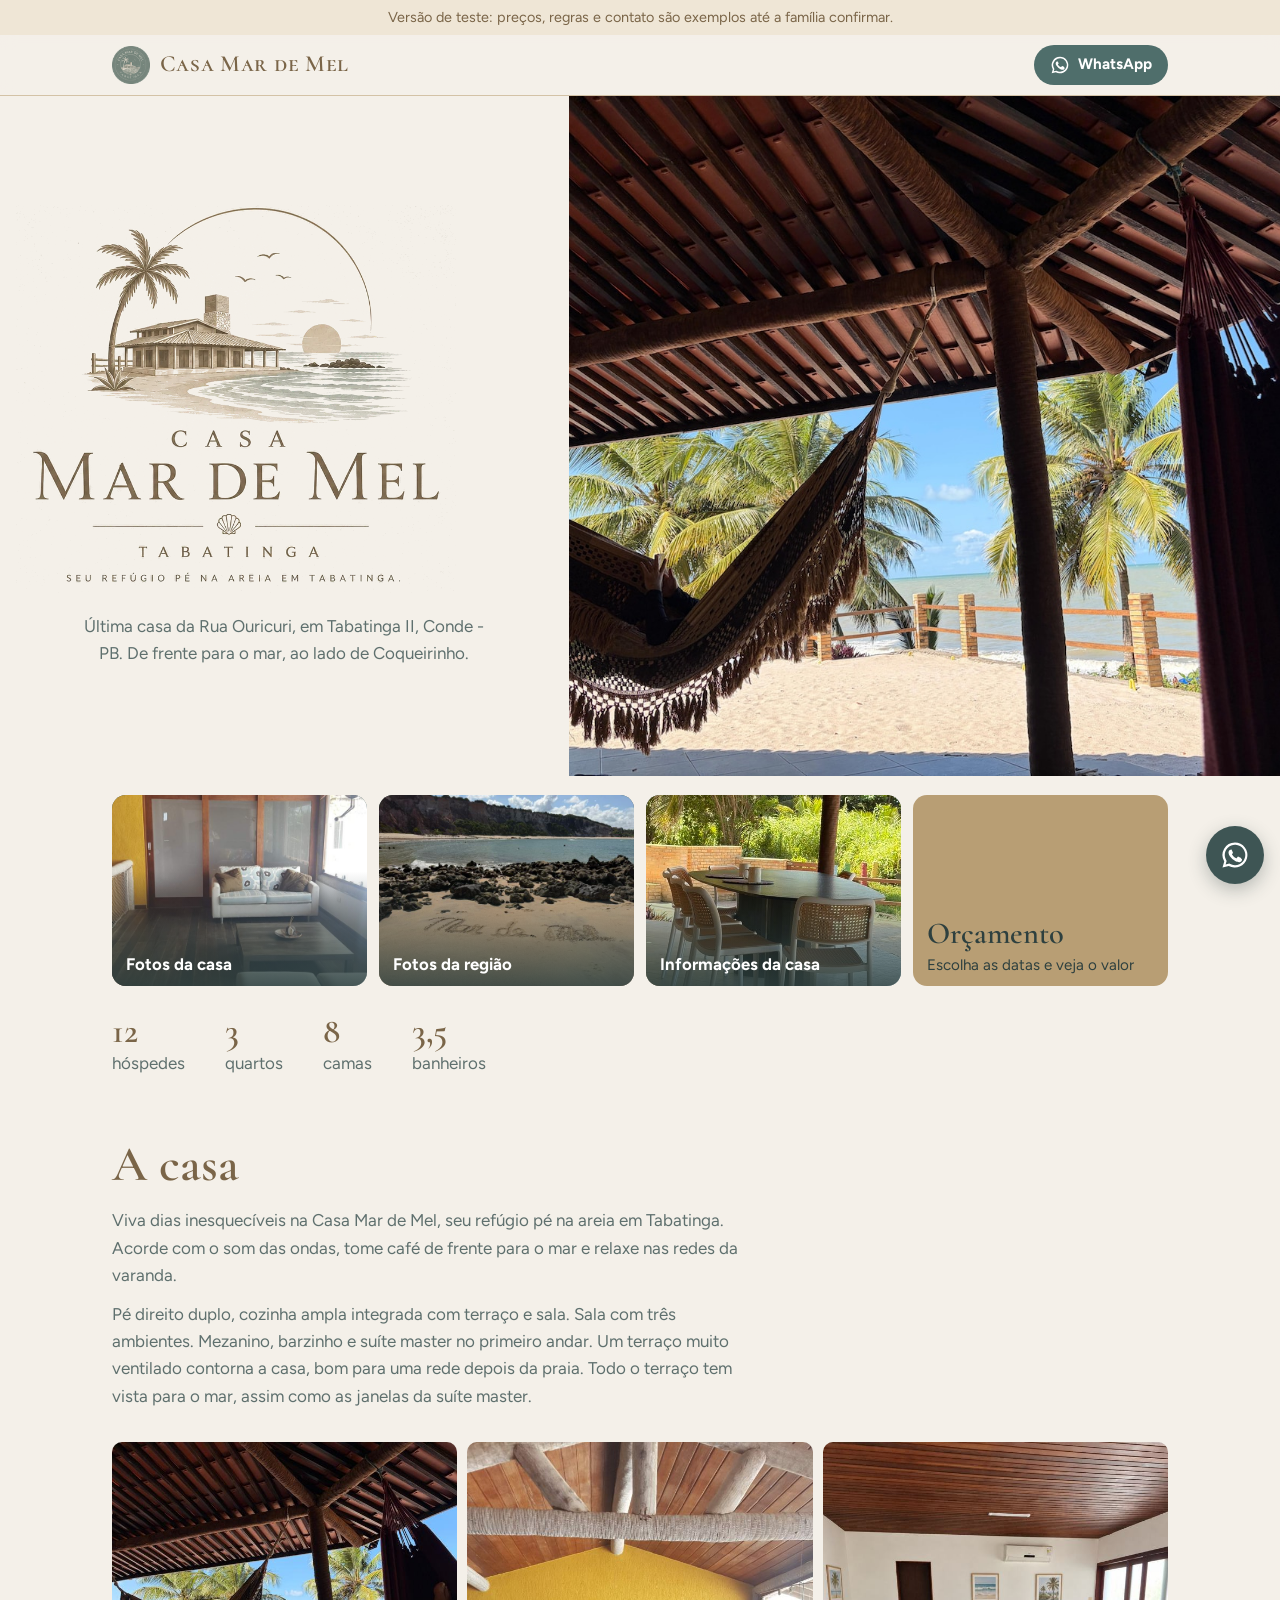
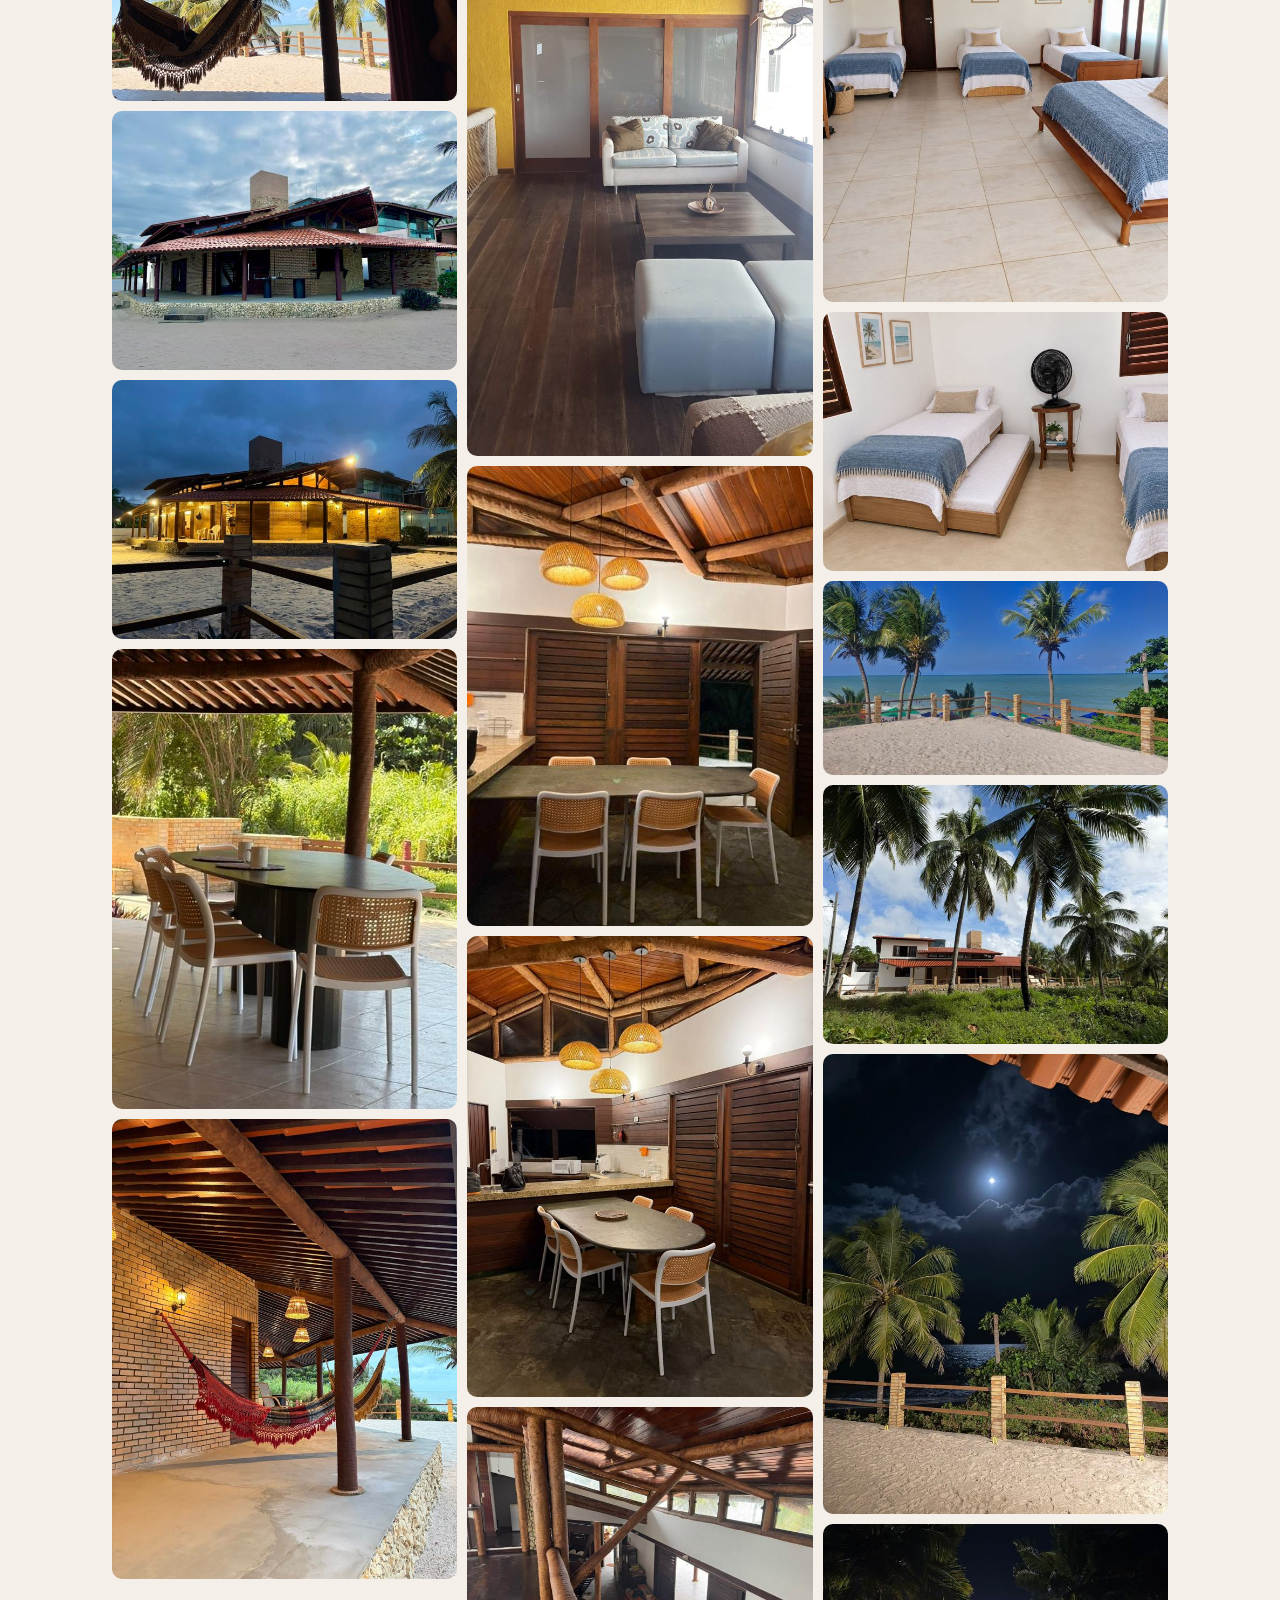
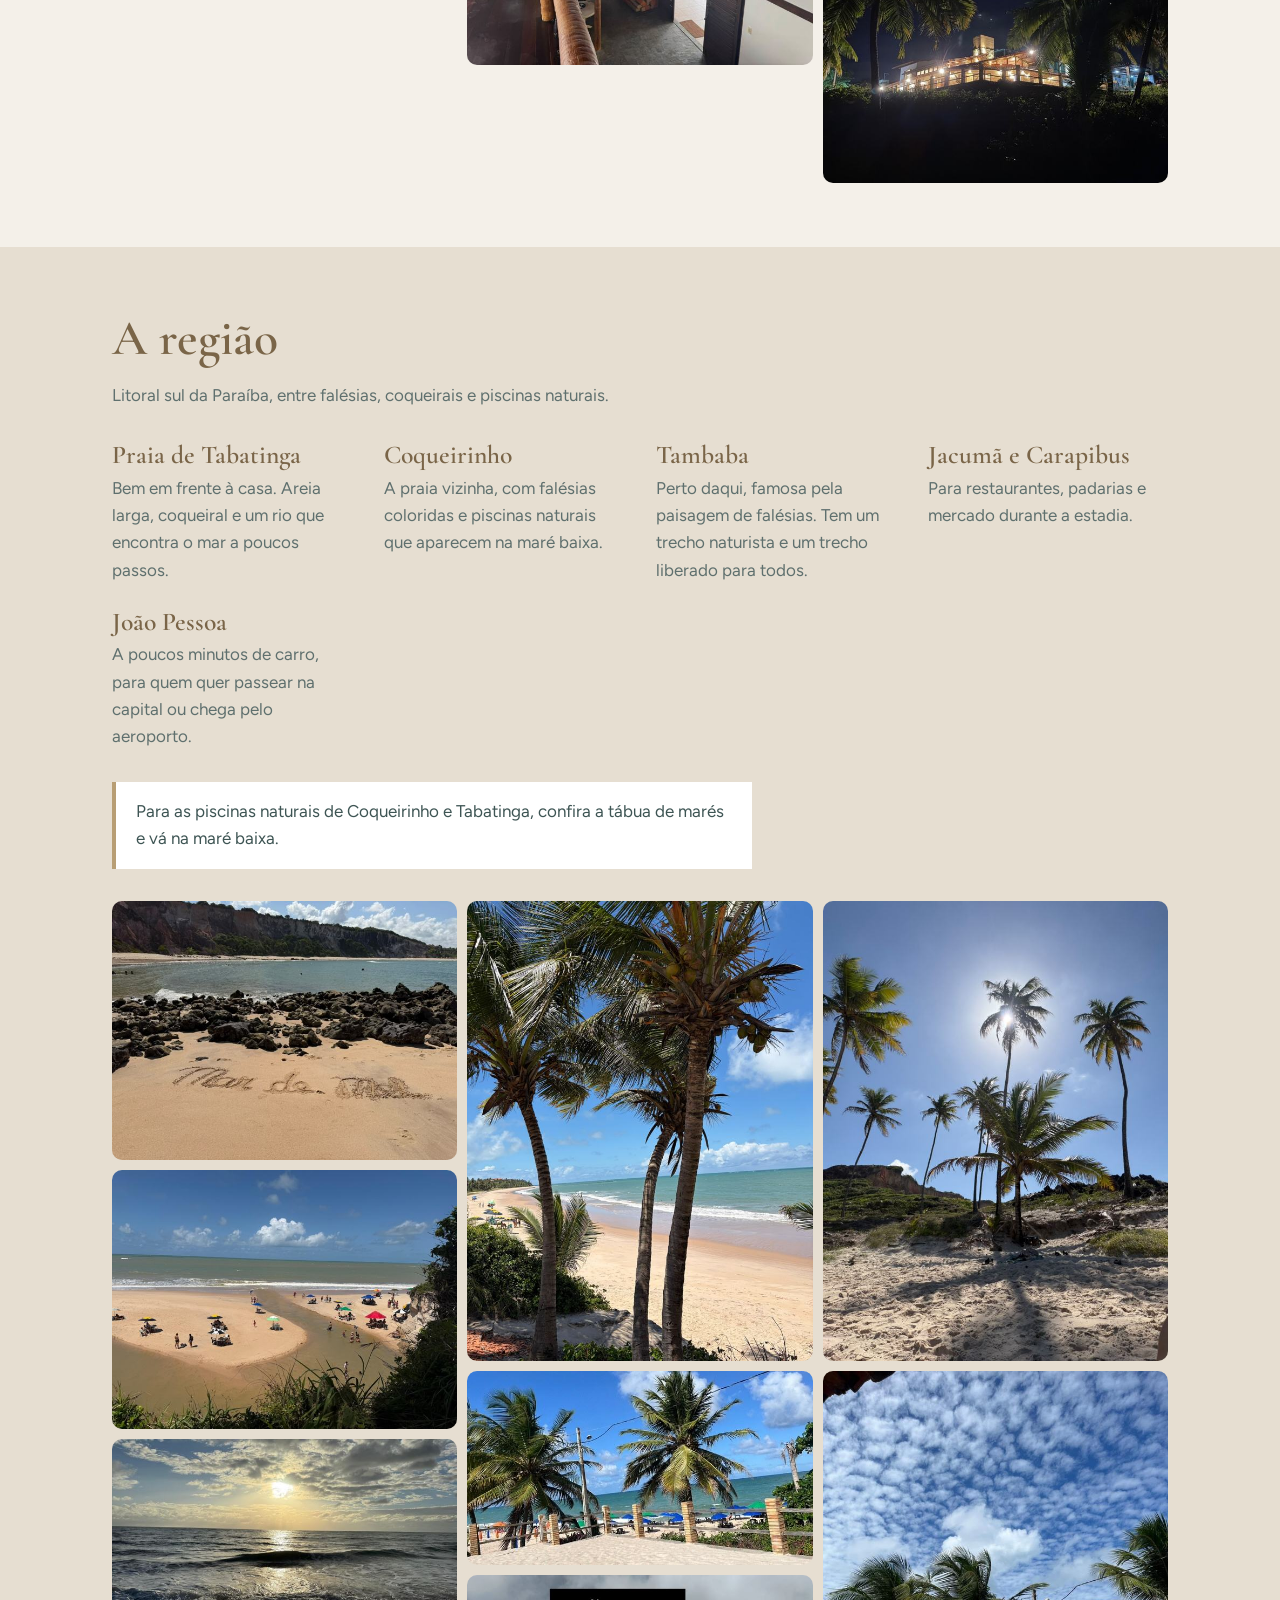
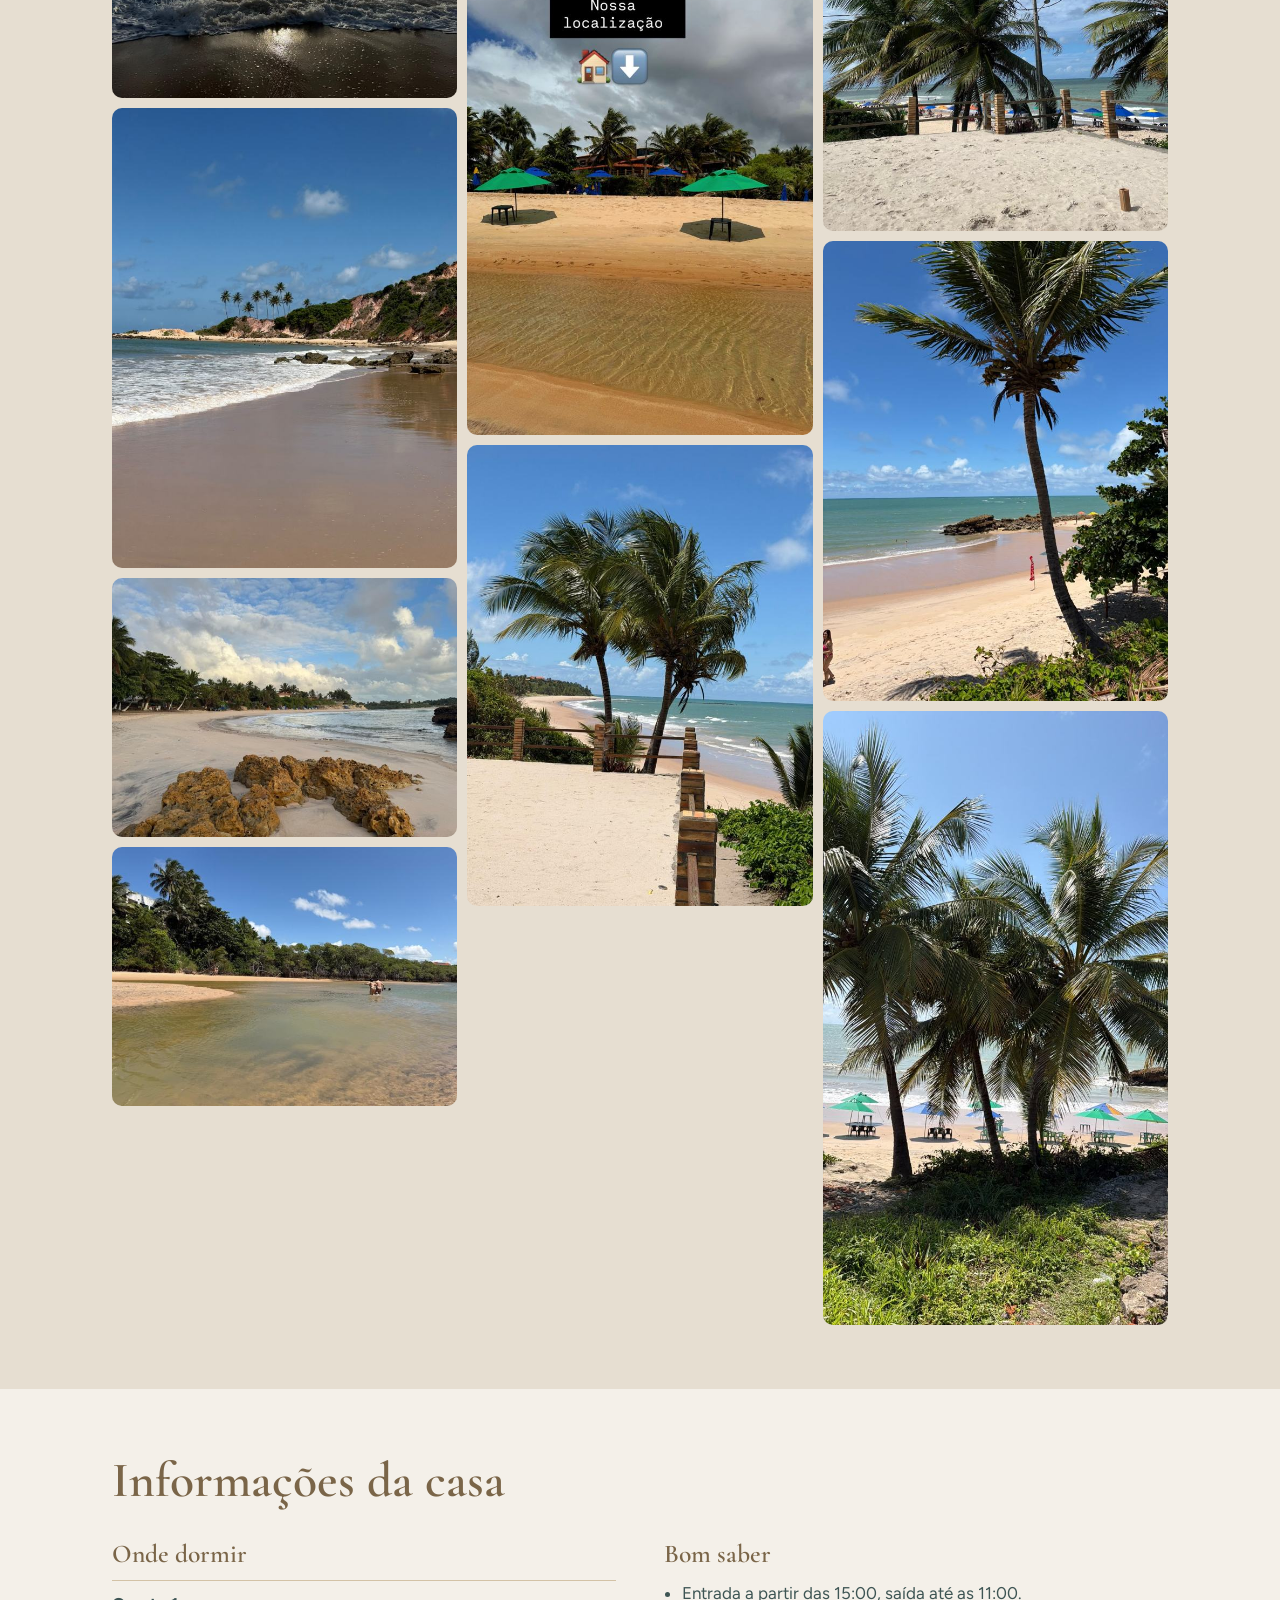
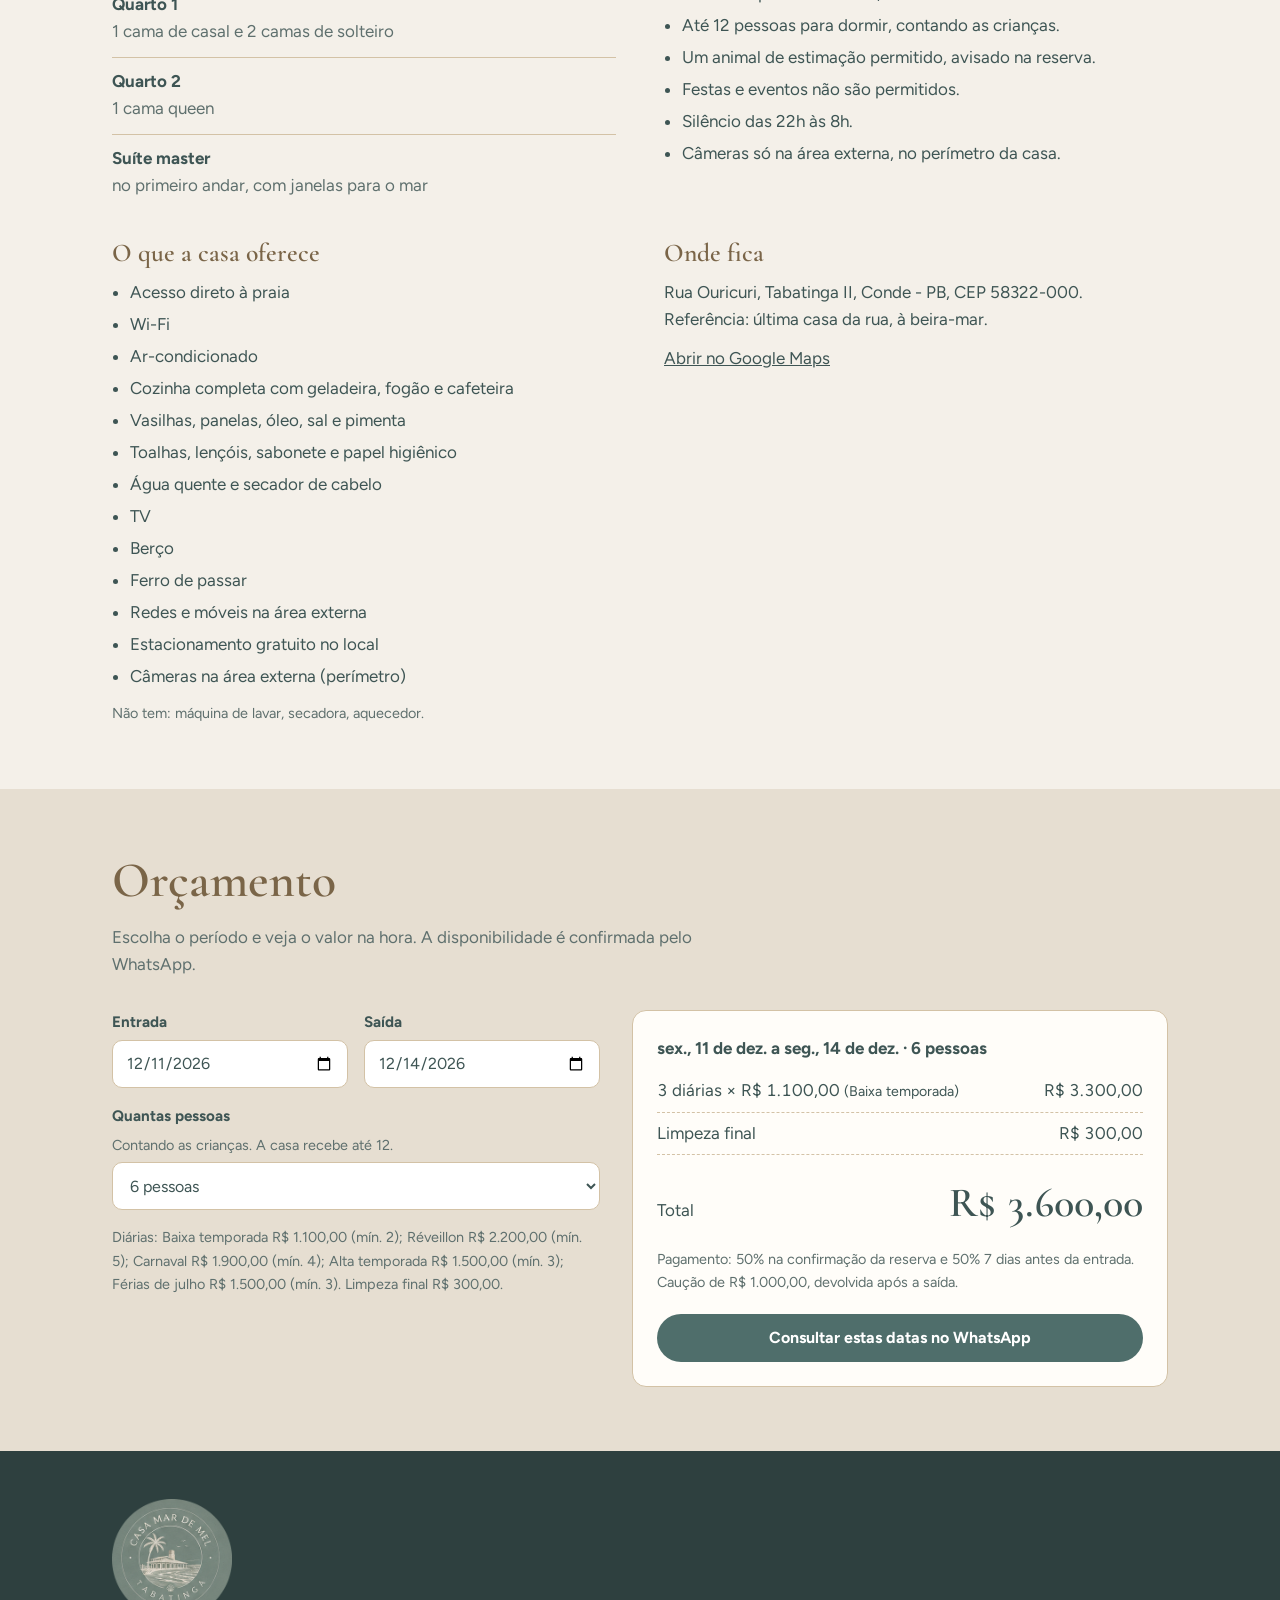
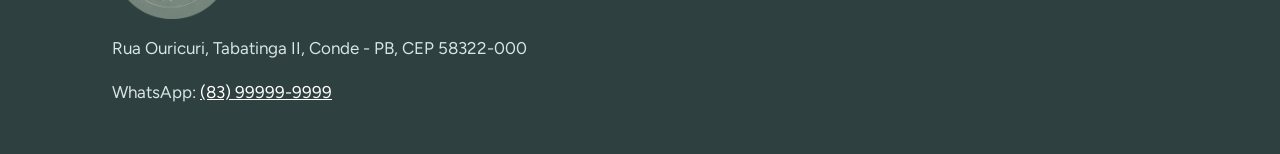
==== commit 4cb475da: "Marca oficial, envio das reservas ao Drive e link conferido - Logo, selo e paleta do manual de marca" ====
--- a/site/index.html
+++ b/site/index.html
@@ -8,30 +8,32 @@
   <meta property="og:title" content="Casa Mar de Mel — pé na areia em Tabatinga">
   <meta property="og:description" content="Casa para até 12 pessoas, de frente para o mar, em Conde - PB.">
   <meta property="og:image" content="fotos/casa/rede-vista-mar.jpg">
-  <link rel="icon" href="data:image/svg+xml,%3Csvg xmlns=%27http://www.w3.org/2000/svg%27 viewBox=%270 0 32 32%27%3E%3Crect width=%2732%27 height=%2732%27 rx=%277%27 fill=%27%230f4c5c%27/%3E%3Cpath d=%27M5 20c3-3 5-3 8 0s5 3 8 0 5-3 6-1%27 stroke=%27%23e3a33b%27 stroke-width=%273%27 fill=%27none%27 stroke-linecap=%27round%27/%3E%3C/svg%3E">
+  <link rel="icon" type="image/png" sizes="64x64" href="assets/marca/icone-64.png">
+  <link rel="icon" type="image/png" sizes="32x32" href="assets/marca/icone-32.png">
+  <link rel="apple-touch-icon" href="assets/marca/icone-180.png">
   <link rel="preconnect" href="https://fonts.googleapis.com">
   <link rel="preconnect" href="https://fonts.gstatic.com" crossorigin>
-  <link rel="stylesheet" href="https://fonts.googleapis.com/css2?family=Figtree:wght@400;700&family=Gloock&display=swap">
+  <link rel="stylesheet" href="https://fonts.googleapis.com/css2?family=Cormorant+Garamond:wght@500;600;700&family=Cormorant+SC:wght@600&family=Figtree:wght@400;700&display=swap">
   <link rel="stylesheet" href="assets/style.css">
 </head>
 <body>
   <header class="topo">
     <div class="envelope">
-      <a class="marca" href="#">Casa Mar de Mel</a>
+      <a class="marca" href="#"><img src="assets/marca/icone-64.png" alt="" width="38" height="38">Casa Mar de Mel</a>
       <a class="btn btn-zap" id="zap-topo" href="#" target="_blank" rel="noopener">
         <svg viewBox="0 0 24 24" fill="currentColor" aria-hidden="true"><path d="M12 2a10 10 0 0 0-8.6 15.1L2 22l5-1.3A10 10 0 1 0 12 2Zm0 18.2a8.2 8.2 0 0 1-4.2-1.2l-.3-.2-3 .8.8-2.9-.2-.3A8.2 8.2 0 1 1 12 20.2Zm4.5-6.1c-.2-.1-1.5-.7-1.7-.8-.2-.1-.4-.1-.6.1l-.8 1c-.1.2-.3.2-.5.1a6.7 6.7 0 0 1-3.3-2.9c-.2-.4.2-.4.7-1.3.1-.2 0-.3 0-.4l-.8-1.8c-.2-.5-.4-.4-.6-.4h-.5a1 1 0 0 0-.7.3 3 3 0 0 0-.9 2.2 5.2 5.2 0 0 0 1.1 2.8 11.9 11.9 0 0 0 4.6 4c1.7.7 2.4.8 3.2.7.5-.1 1.5-.6 1.7-1.2.2-.6.2-1.1.2-1.2-.1-.1-.3-.2-.5-.3Z"/></svg>
-        WhatsApp
+        <span class="rotulo">WhatsApp</span>
       </a>
     </div>
   </header>
 
   <section class="abertura">
-    <img src="fotos/casa/rede-vista-mar.jpg" alt="Rede na varanda da Casa Mar de Mel com o mar ao fundo" fetchpriority="high">
-    <div class="abertura-texto">
-      <div class="envelope">
-        <h1><small>Pé na areia em Tabatinga</small>Casa Mar de Mel</h1>
-        <p class="local">Última casa da Rua Ouricuri, em Tabatinga II, Conde - PB. De frente para o mar, ao lado de Coqueirinho.</p>
-      </div>
+    <div class="abertura-marca">
+      <h1><img src="assets/marca/logo-completa.webp" alt="Casa Mar de Mel, Tabatinga. Seu refúgio pé na areia em Tabatinga." width="770" height="680" fetchpriority="high"></h1>
+      <p class="local">Última casa da Rua Ouricuri, em Tabatinga II, Conde - PB. De frente para o mar, ao lado de Coqueirinho.</p>
+    </div>
+    <div class="abertura-foto">
+      <img src="fotos/casa/rede-vista-mar.jpg" alt="Rede na varanda da Casa Mar de Mel com o mar ao fundo">
     </div>
   </section>
 
@@ -111,7 +113,7 @@
 
   <footer class="rodape">
     <div class="envelope">
-      <span class="marca">Casa Mar de Mel</span>
+      <img class="selo" src="assets/marca/selo.png" alt="Selo Casa Mar de Mel, Tabatinga" width="120" height="120" loading="lazy">
       <p id="rodape-end"></p>
       <p>WhatsApp: <a id="zap-rodape" href="#" target="_blank" rel="noopener"></a></p>
     </div>
--- a/site/assets/style.css
+++ b/site/assets/style.css
@@ -4,25 +4,37 @@
  * madeira (do telhado) para detalhes. Uma coluna no celular, duas no computador.
  */
 :root {
-  --mar: #0f4c5c;
-  --mar-escuro: #0a3540;
-  --nevoa: #e6efee;
-  --mel: #e3a33b;
-  --mel-claro: #f7e6c4;
-  --madeira: #7a4326;
-  --tinta: #17323a;
-  --tinta-suave: #4c6469;
-  --linha: #c9d6d4;
-  --fundo: #ffffff;
-  --zap: #1a8d4a;
-  --erro: #b3261e;
-
-  --f-display: "Gloock", "Georgia", serif;
+  /* Paleta oficial da marca (manual Casa Mar de Mel) */
+  --areia: #e6ded1;      /* E6DED1 */
+  --duna: #d3c2a6;       /* D3C2A6 */
+  --mel: #b89e74;        /* B89E74 */
+  --brisa: #a8c1b7;      /* A8C1B7 */
+  --salvia: #6d8d8a;     /* 6D8D8A */
+  --petroleo: #3e5554;   /* 3E5554 */
+  /* Derivados para texto e fundo */
+  --papel: #f4f0e9;
+  --madeira: #7a6548;    /* marrom do letreiro da logo */
+  --petroleo-escuro: #2e403f;
+
+  /* Papéis (nomes usados no restante do CSS) */
+  --mar: var(--petroleo);
+  --mar-escuro: var(--petroleo-escuro);
+  --nevoa: var(--areia);
+  --mel-claro: #efe6d6;
+  --tinta: var(--petroleo);
+  --tinta-suave: #5f706e;
+  --linha: var(--duna);
+  --fundo: var(--papel);
+  --zap: var(--petroleo);
+  --erro: #a5321f;
+
+  --f-display: "Cormorant Garamond", "Garamond", "Georgia", serif;
+  --f-marca: "Cormorant SC", "Cormorant Garamond", "Georgia", serif;
   --f-texto: "Figtree", "Segoe UI", system-ui, sans-serif;
 
   --t-1: clamp(3rem, 11vw, 6.5rem);
-  --t-2: clamp(1.9rem, 5vw, 2.75rem);
-  --t-3: 1.375rem;
+  --t-2: clamp(2.2rem, 5.5vw, 3.1rem);
+  --t-3: 1.6rem;
   --t-corpo: 1.0625rem;
   --t-peq: 0.9rem;
 
@@ -31,6 +43,7 @@
 }
 
 * { box-sizing: border-box; }
+[hidden] { display: none !important; }
 html { scroll-behavior: smooth; }
 @media (prefers-reduced-motion: reduce) { html { scroll-behavior: auto; } }
 body {
@@ -43,7 +56,7 @@
   -webkit-font-smoothing: antialiased;
 }
 img { max-width: 100%; display: block; }
-h1, h2, h3 { font-family: var(--f-display); font-weight: 400; line-height: 1.1; text-wrap: balance; margin: 0; }
+h1, h2, h3 { font-family: var(--f-display); font-weight: 600; line-height: 1.1; text-wrap: balance; margin: 0; }
 p { margin: 0; }
 a { color: var(--mar); }
 :focus-visible { outline: 3px solid var(--mel); outline-offset: 2px; border-radius: 4px; }
@@ -71,10 +84,10 @@
   font: 700 1rem/1 var(--f-texto);
   text-decoration: none; cursor: pointer;
 }
-.btn-mel { background: var(--mel); color: var(--mar-escuro); }
-.btn-mel:hover { background: #d39430; }
-.btn-zap { background: var(--zap); color: #fff; }
-.btn-zap:hover { background: #157a3f; }
+.btn-mel { background: var(--petroleo); color: var(--papel); }
+.btn-mel:hover { background: var(--petroleo-escuro); }
+.btn-zap { background: #4f6e6b; color: #fff; } /* sálvia escurecido p/ contraste AA */
+.btn-zap:hover { background: #43605d; }
 .btn-linha { background: transparent; color: var(--mar); box-shadow: inset 0 0 0 2px var(--mar); }
 .btn-linha:hover { background: var(--nevoa); }
 .btn[disabled] { opacity: 0.45; cursor: not-allowed; }
@@ -83,26 +96,30 @@
 /* ---------- Topo ---------- */
 .topo {
   position: sticky; top: env(safe-area-inset-top, 0px); z-index: 20;
-  background: rgba(255, 255, 255, 0.94);
+  background: rgba(244, 240, 233, 0.94);
   backdrop-filter: blur(8px);
   border-bottom: 1px solid var(--linha);
 }
 .topo .envelope { display: flex; align-items: center; justify-content: space-between; gap: 1rem; min-height: 60px; }
-.marca { font-family: var(--f-display); font-size: 1.35rem; color: var(--mar); text-decoration: none; white-space: nowrap; }
+.marca { display: inline-flex; align-items: center; gap: 0.6rem; font-family: var(--f-marca); font-weight: 600; font-size: 1.45rem; letter-spacing: 0.03em; color: var(--madeira); text-decoration: none; white-space: nowrap; }
+.marca img { width: 38px; height: 38px; }
 .topo .btn { min-height: 40px; padding: 0 1rem; font-size: 0.95rem; }
 
-/* ---------- Abertura ---------- */
-.abertura { position: relative; color: #fff; }
-.abertura img { width: 100%; height: min(78vh, 720px); object-fit: cover; object-position: center 60%; }
-@media (max-width: 620px) { .abertura img { height: 68vh; object-position: 70% 100%; } }
-.abertura::after {
-  content: ""; position: absolute; inset: 0;
-  background: linear-gradient(180deg, rgba(10, 53, 64, 0) 35%, rgba(10, 53, 64, 0.78) 100%);
-}
-.abertura-texto { position: absolute; inset: auto 0 0 0; z-index: 1; padding-block: 0 2.25rem; }
-.abertura h1 { font-size: var(--t-1); letter-spacing: -0.01em; }
-.abertura h1 small { display: block; font-family: var(--f-texto); font-size: clamp(1rem, 2.6vw, 1.25rem); letter-spacing: 0.02em; margin-bottom: 0.4rem; opacity: 0.92; }
-.abertura .local { margin-top: 0.75rem; font-size: 1.1rem; max-width: 34rem; }
+/* ---------- Abertura: logo da marca ao lado da foto ---------- */
+.abertura { display: grid; grid-template-columns: minmax(0, 1fr) minmax(0, 1.25fr); min-height: min(76vh, 680px); background: var(--papel); }
+.abertura-marca { display: grid; place-items: center; align-content: center; gap: 1.25rem; padding-block: 2.5rem; padding-left: max(16px, env(safe-area-inset-left, 0px)); padding-right: 16px; text-align: center; }
+.abertura-marca h1 { margin: 0; line-height: 0; }
+.abertura-marca img { width: min(100%, 440px); height: auto; }
+.abertura-marca .local { color: var(--tinta-suave); max-width: 26rem; }
+.abertura-foto { position: relative; min-height: 320px; }
+.abertura-foto img { position: absolute; inset: 0; width: 100%; height: 100%; object-fit: cover; object-position: center 60%; }
+@media (max-width: 760px) {
+  .abertura { grid-template-columns: 1fr; min-height: 0; }
+  .abertura-marca { padding-block: 1.75rem 1.5rem; padding-right: max(16px, env(safe-area-inset-right, 0px)); }
+  .abertura-marca img { width: min(82vw, 340px); }
+  .abertura-foto { height: 46vh; }
+  .abertura-foto img { object-position: 70% 100%; }
+}
 
 /* ---------- Atalhos (os botões pedidos) ---------- */
 .atalhos { display: grid; grid-template-columns: repeat(4, 1fr); gap: 12px; margin-top: -1px; padding-block: 1.25rem; }
@@ -113,25 +130,25 @@
   background: var(--mar);
 }
 .atalho img { position: absolute; inset: 0; width: 100%; height: 100%; object-fit: cover; transition: transform 0.4s ease; }
-.atalho::after { content: ""; position: absolute; inset: 0; background: linear-gradient(180deg, transparent 40%, rgba(10, 53, 64, 0.85)); }
+.atalho::after { content: ""; position: absolute; inset: 0; background: linear-gradient(180deg, transparent 40%, rgba(46, 64, 63, 0.85)); }
 .atalho span { position: relative; z-index: 1; padding: 0.75rem 0.9rem; line-height: 1.2; }
 .atalho:hover img { transform: scale(1.04); }
 @media (prefers-reduced-motion: reduce) { .atalho img { transition: none; } }
 .atalho-orc { background: var(--mel); color: var(--mar-escuro); }
 .atalho-orc::after { display: none; }
-.atalho-orc span { font-family: var(--f-display); font-weight: 400; font-size: 1.6rem; display: flex; flex-direction: column; gap: 0.25rem; }
+.atalho-orc span { font-family: var(--f-display); font-weight: 600; font-size: 1.9rem; display: flex; flex-direction: column; gap: 0.25rem; }
 .atalho-orc em { font-family: var(--f-texto); font-style: normal; font-size: 0.95rem; font-weight: 400; }
 @media (max-width: 720px) { .atalhos { grid-template-columns: 1fr 1fr; } }
 
 .fatos { display: flex; flex-wrap: wrap; gap: 0.5rem 2.5rem; padding-block: 0.25rem 0; color: var(--tinta-suave); }
 .fatos span { display: grid; line-height: 1.2; }
-.fatos b { font-family: var(--f-display); font-weight: 400; font-size: 1.9rem; color: var(--mar); }
+.fatos b { font-family: var(--f-display); font-weight: 600; font-size: 2.2rem; color: var(--madeira); }
 @media (max-width: 520px) { .fatos { display: grid; grid-template-columns: repeat(4, 1fr); gap: 0.5rem; font-size: 0.9rem; } }
 
 /* ---------- Seções ---------- */
 .secao { padding-block: 4rem; scroll-margin-top: 60px; }
 .secao-nevoa { background: var(--nevoa); }
-.secao h2 { font-size: var(--t-2); color: var(--mar); margin-bottom: 1rem; }
+.secao h2 { font-size: var(--t-2); color: var(--madeira); margin-bottom: 1rem; }
 .secao .lead { max-width: 40rem; color: var(--tinta-suave); }
 .secao .lead + .lead { margin-top: 0.75rem; }
 
@@ -142,7 +159,7 @@
 .galeria img { width: 100%; height: auto; }
 
 .lightbox { border: 0; padding: 0; background: transparent; max-width: 100vw; max-height: 100vh; width: 100vw; height: 100vh; }
-.lightbox::backdrop { background: rgba(6, 30, 36, 0.92); }
+.lightbox::backdrop { background: rgba(30, 42, 41, 0.92); }
 .lightbox figure { margin: 0; height: 100%; display: grid; grid-template-rows: 1fr auto; place-items: center; padding: 56px 16px 16px; }
 .lightbox img { max-height: calc(100vh - 140px); max-width: 100%; object-fit: contain; border-radius: 6px; }
 .lightbox figcaption { color: #e9f1f0; padding-top: 0.75rem; text-align: center; }
@@ -151,14 +168,14 @@
 
 /* Região */
 .lugares { display: grid; grid-template-columns: repeat(auto-fit, minmax(14rem, 1fr)); gap: 1.5rem 2rem; margin-top: 2rem; }
-.lugar h3 { font-size: var(--t-3); color: var(--mar); margin-bottom: 0.35rem; }
+.lugar h3 { font-size: var(--t-3); color: var(--madeira); margin-bottom: 0.35rem; }
 .lugar p { color: var(--tinta-suave); }
 .dica { margin-top: 2rem; padding: 1rem 1.25rem; border-left: 4px solid var(--mel); background: #fff; max-width: 40rem; }
 
 /* Informações */
 .info-grade { display: grid; grid-template-columns: 1fr 1fr; gap: 2.5rem 3rem; margin-top: 2rem; }
 .info-grade > div { min-width: 0; }
-.info-grade h3 { font-size: var(--t-3); color: var(--mar); margin-bottom: 0.75rem; }
+.info-grade h3 { font-size: var(--t-3); color: var(--madeira); margin-bottom: 0.75rem; }
 .info-grade ul { margin: 0; padding-left: 1.1rem; }
 .info-grade li + li { margin-top: 0.3rem; }
 .info-grade .nao { color: var(--tinta-suave); margin-top: 0.75rem; font-size: var(--t-peq); }
@@ -181,14 +198,14 @@
   border: 1.5px solid var(--linha); border-radius: 10px;
   font: 400 1rem var(--f-texto); color: var(--tinta); background: #fff;
 }
-input:focus, select:focus, textarea:focus { border-color: var(--mar); outline: none; box-shadow: 0 0 0 3px rgba(15, 76, 92, 0.18); }
+input:focus, select:focus, textarea:focus { border-color: var(--mar); outline: none; box-shadow: 0 0 0 3px rgba(62, 85, 84, 0.18); }
 input[aria-invalid="true"] { border-color: var(--erro); }
 
-.recibo { background: #fff; border-radius: var(--raio); padding: 1.5rem; border: 1px solid var(--linha); }
+.recibo { background: #fffdf9; border-radius: var(--raio); padding: 1.5rem; border: 1px solid var(--linha); }
 .recibo-linha { display: flex; justify-content: space-between; gap: 1rem; padding: 0.45rem 0; border-bottom: 1px dashed var(--linha); font-variant-numeric: tabular-nums; }
 .recibo-linha span:last-child { white-space: nowrap; }
 .recibo-total { display: flex; justify-content: space-between; align-items: baseline; gap: 1rem; padding-top: 0.9rem; }
-.recibo-total strong { font-family: var(--f-display); font-weight: 400; font-size: 2.2rem; color: var(--mar); font-variant-numeric: tabular-nums; }
+.recibo-total strong { font-family: var(--f-display); font-weight: 600; font-size: 2.6rem; color: var(--mar); font-variant-numeric: tabular-nums; }
 .recibo .obs { font-size: var(--t-peq); color: var(--tinta-suave); margin-top: 0.75rem; }
 .recibo .aviso { margin-top: 0.75rem; padding: 0.6rem 0.8rem; background: var(--mel-claro); color: var(--madeira); border-radius: 8px; font-size: var(--t-peq); }
 .recibo .erro { color: var(--erro); font-weight: 700; }
@@ -198,7 +215,8 @@
 /* ---------- Rodapé ---------- */
 .rodape { background: var(--mar-escuro); color: #d7e5e3; padding-block: 3rem calc(3rem + env(safe-area-inset-bottom, 0px)); }
 .rodape .envelope { display: grid; gap: 1rem; }
-.rodape .marca { color: #fff; font-size: 2rem; }
+.rodape .marca { color: var(--papel); font-size: 1.8rem; }
+.rodape .selo { width: 120px; height: 120px; }
 .rodape a { color: #fff; }
 
 .zap-flutuante {
@@ -208,7 +226,7 @@
   width: 58px; height: 58px; border-radius: 50%;
   display: grid; place-items: center;
   background: var(--zap); color: #fff;
-  box-shadow: 0 6px 18px rgba(10, 53, 64, 0.3);
+  box-shadow: 0 6px 18px rgba(46, 64, 63, 0.3);
 }
 .zap-flutuante svg { width: 30px; height: 30px; }
 
@@ -232,11 +250,11 @@
 
 .reserva-corpo { display: grid; grid-template-columns: minmax(0, 1fr) 17rem; gap: 2.5rem; padding-block: 2rem 4rem; align-items: start; }
 @media (max-width: 860px) { .reserva-corpo { grid-template-columns: 1fr; } }
-.painel h2 { font-size: var(--t-2); color: var(--mar); margin-bottom: 0.5rem; }
+.painel h2 { font-size: var(--t-2); color: var(--madeira); margin-bottom: 0.5rem; }
 .painel > p { color: var(--tinta-suave); max-width: 40rem; }
 .painel form, .painel .bloco { margin-top: 1.5rem; display: grid; gap: 1.25rem; }
 fieldset { border: 1px solid var(--linha); border-radius: var(--raio); padding: 1.25rem; margin: 0; display: grid; gap: 1rem; min-width: 0; }
-legend { font-family: var(--f-display); font-size: 1.25rem; color: var(--mar); padding: 0 0.4rem; }
+legend { font-family: var(--f-display); font-weight: 600; font-size: 1.45rem; color: var(--mar); padding: 0 0.4rem; }
 .acoes { display: flex; flex-wrap: wrap; gap: 0.75rem; justify-content: space-between; margin-top: 0.5rem; }
 .msg-erro { color: var(--erro); font-weight: 700; }
 
@@ -266,7 +284,7 @@
 .doc { font-size: 0.98rem; line-height: 1.65; }
 .doc-folha { border: 1px solid var(--linha); border-radius: var(--raio); padding: clamp(1rem, 4vw, 2.5rem); max-height: 70vh; overflow-y: auto; background: #fff; }
 .doc p, .doc ul, .doc dl, .doc .doc-tabela { margin: 0 0 0.8rem; max-width: 46rem; }
-.doc-titulo { font-size: 1.6rem; color: var(--mar); margin: 0 0 0.75rem; }
+.doc-titulo { font-size: 1.9rem; color: var(--madeira); margin: 0 0 0.75rem; }
 .doc-h { font-family: var(--f-texto); font-weight: 700; font-size: 1.05rem; color: var(--mar); margin: 1.4rem 0 0.4rem; }
 .doc-kv { display: grid; grid-template-columns: max-content minmax(0, 1fr); gap: 0.3rem 1rem; }
 .doc-kv dt { font-weight: 700; }
@@ -286,10 +304,27 @@
 .cartao-final { padding: 1.5rem; border-radius: var(--raio); background: var(--nevoa); display: grid; gap: 1rem; }
 
 .doc-modal { border: 0; border-radius: var(--raio); padding: 0; width: min(46rem, calc(100vw - 24px)); max-height: calc(100vh - 48px); }
-.doc-modal::backdrop { background: rgba(6, 30, 36, 0.6); }
+.doc-modal::backdrop { background: rgba(30, 42, 41, 0.6); }
 .doc-modal-barra { position: sticky; top: 0; display: flex; justify-content: space-between; align-items: center; gap: 1rem; padding: 0.75rem 1rem 0.75rem 1.25rem; background: var(--mar); color: #fff; }
 .doc-modal-corpo { padding: 1.25rem; overflow-y: auto; max-height: calc(100vh - 120px); }
 .btn-fechar { min-height: 40px; padding: 0 1rem; border-radius: 999px; border: 0; background: rgba(255, 255, 255, 0.18); color: #fff; font: 700 0.95rem var(--f-texto); cursor: pointer; }
 
 /* Gerador de link */
 .link-gerado { word-break: break-all; padding: 0.75rem; background: #fff; border: 1px solid var(--linha); border-radius: 10px; font-size: var(--t-peq); }
+
+/* Envio */
+.isca { position: absolute; left: -9999px; width: 1px; height: 1px; opacity: 0; }
+.status { padding: 0.75rem 1rem; border-radius: 10px; background: var(--nevoa); color: var(--tinta); }
+.status-ok { background: #dfe9e4; color: #2f5a4c; font-weight: 700; }
+.status-erro { background: #fbe9e7; color: var(--erro); font-weight: 700; }
+.alternativa { display: grid; gap: 0.75rem; padding: 1rem; border: 1px solid var(--linha); border-radius: var(--raio); }
+.alternativa .btn { justify-self: start; }
+.senha-linha { display: flex; gap: 0.5rem; align-items: center; font-weight: 400; font-size: var(--t-peq); }
+.senha-linha input { width: 20px; height: 20px; min-height: 0; }
+
+@media (max-width: 480px) {
+  .marca { font-size: 1.25rem; gap: 0.45rem; }
+  .marca img { width: 32px; height: 32px; }
+  .topo .btn .rotulo { position: absolute; width: 1px; height: 1px; overflow: hidden; clip: rect(0 0 0 0); white-space: nowrap; }
+  .topo .btn { padding: 0 0.7rem; }
+}
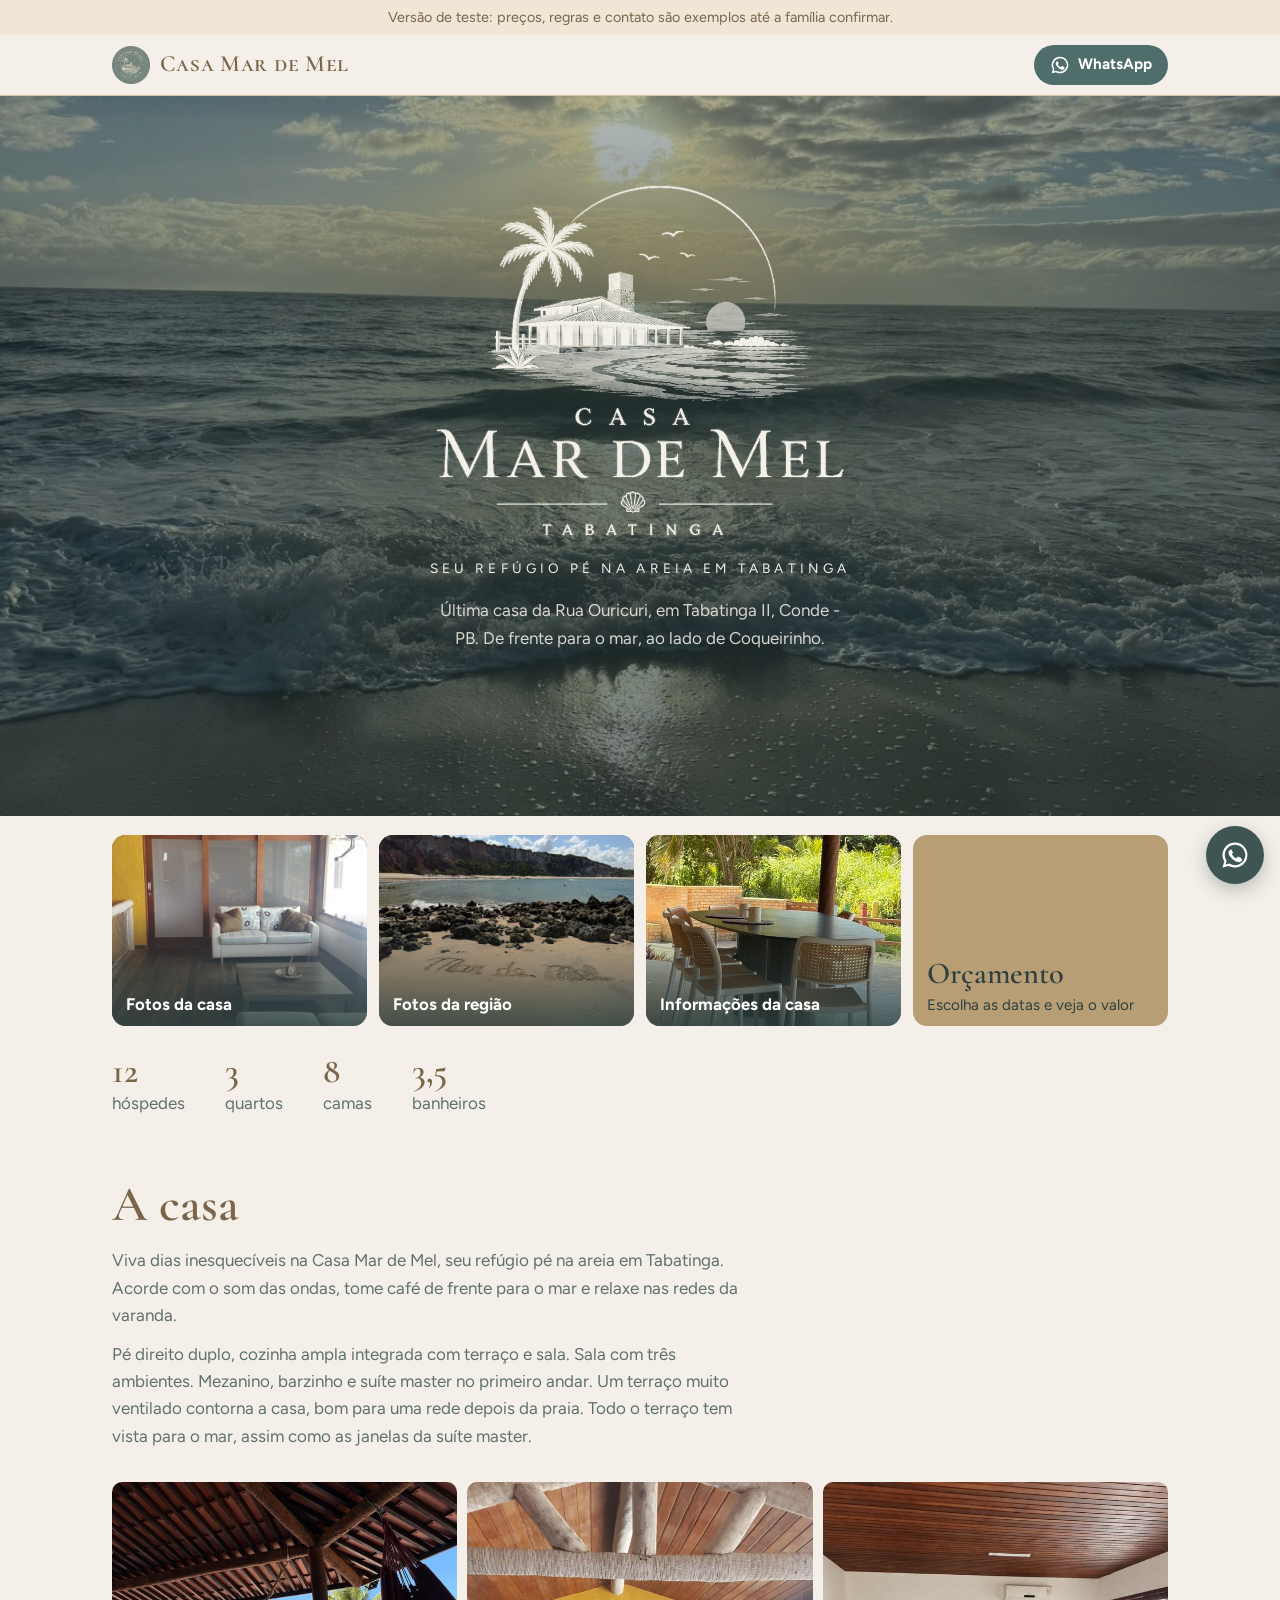
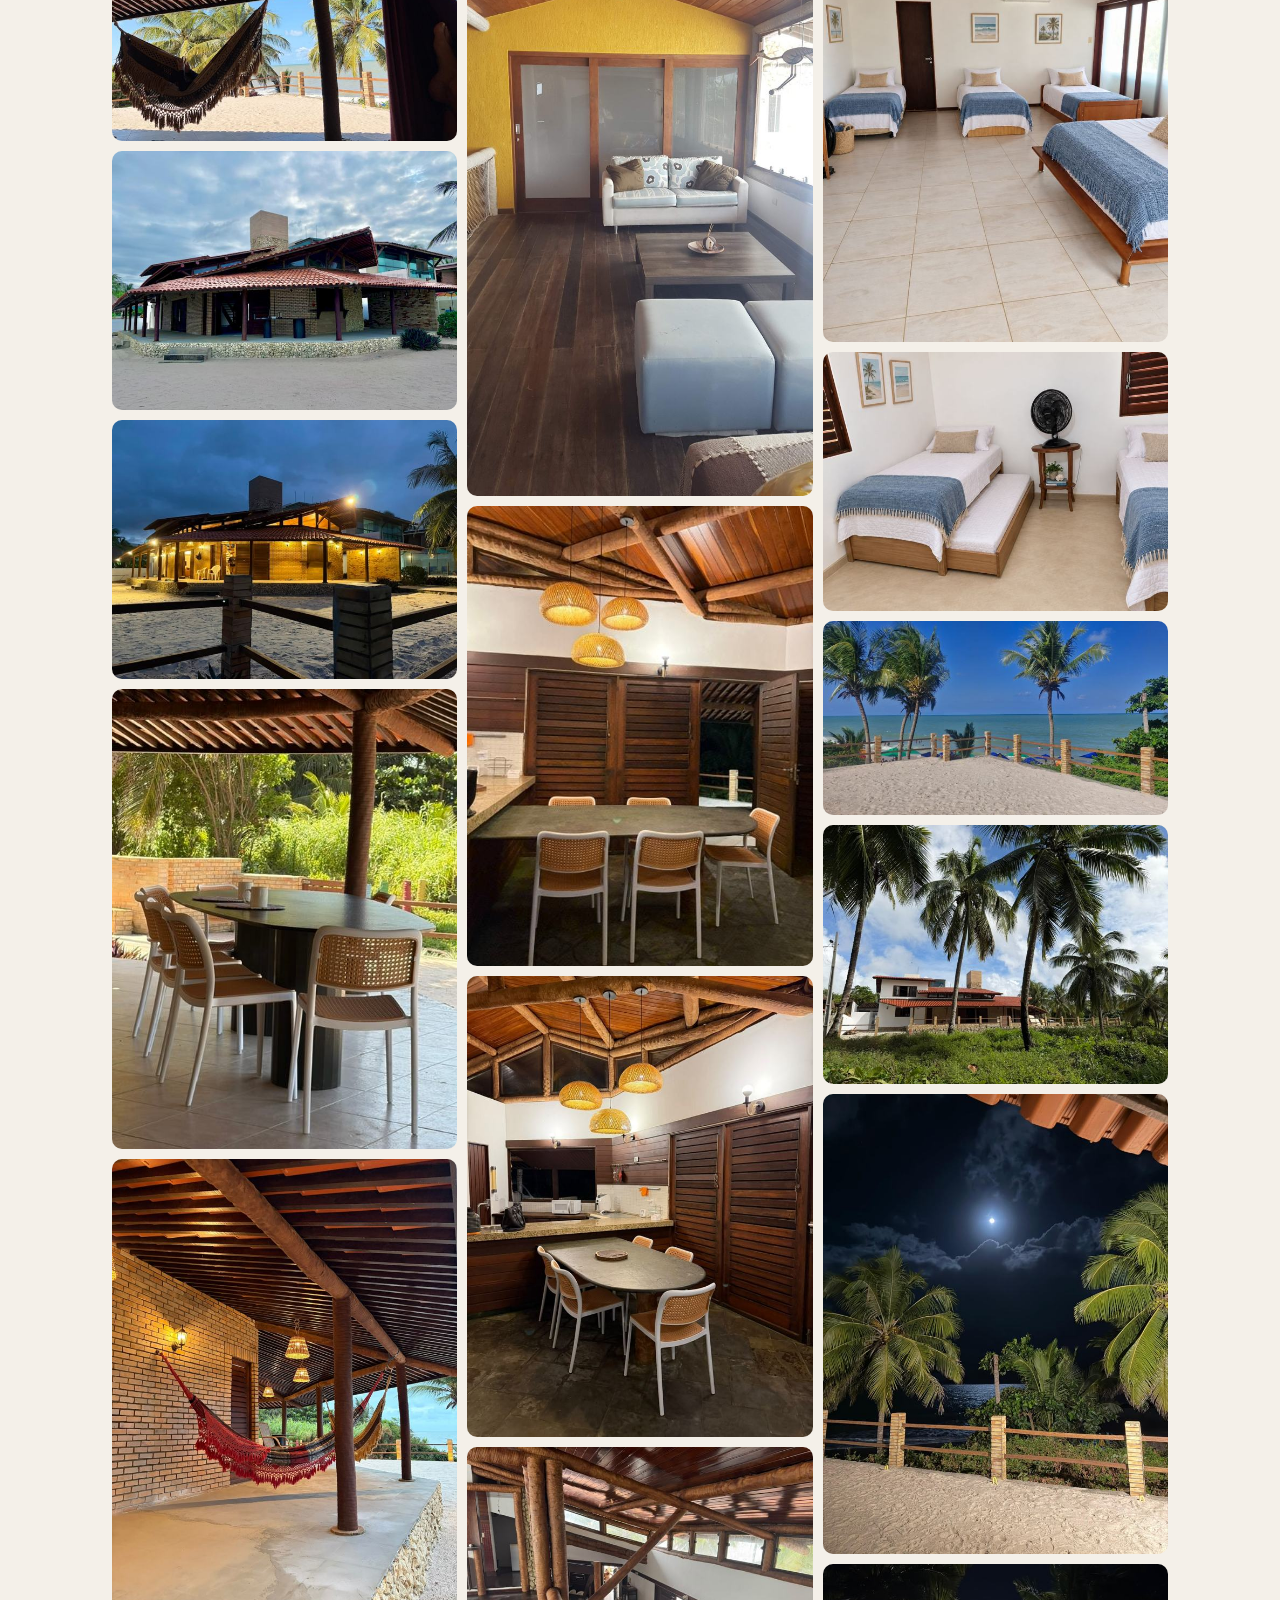
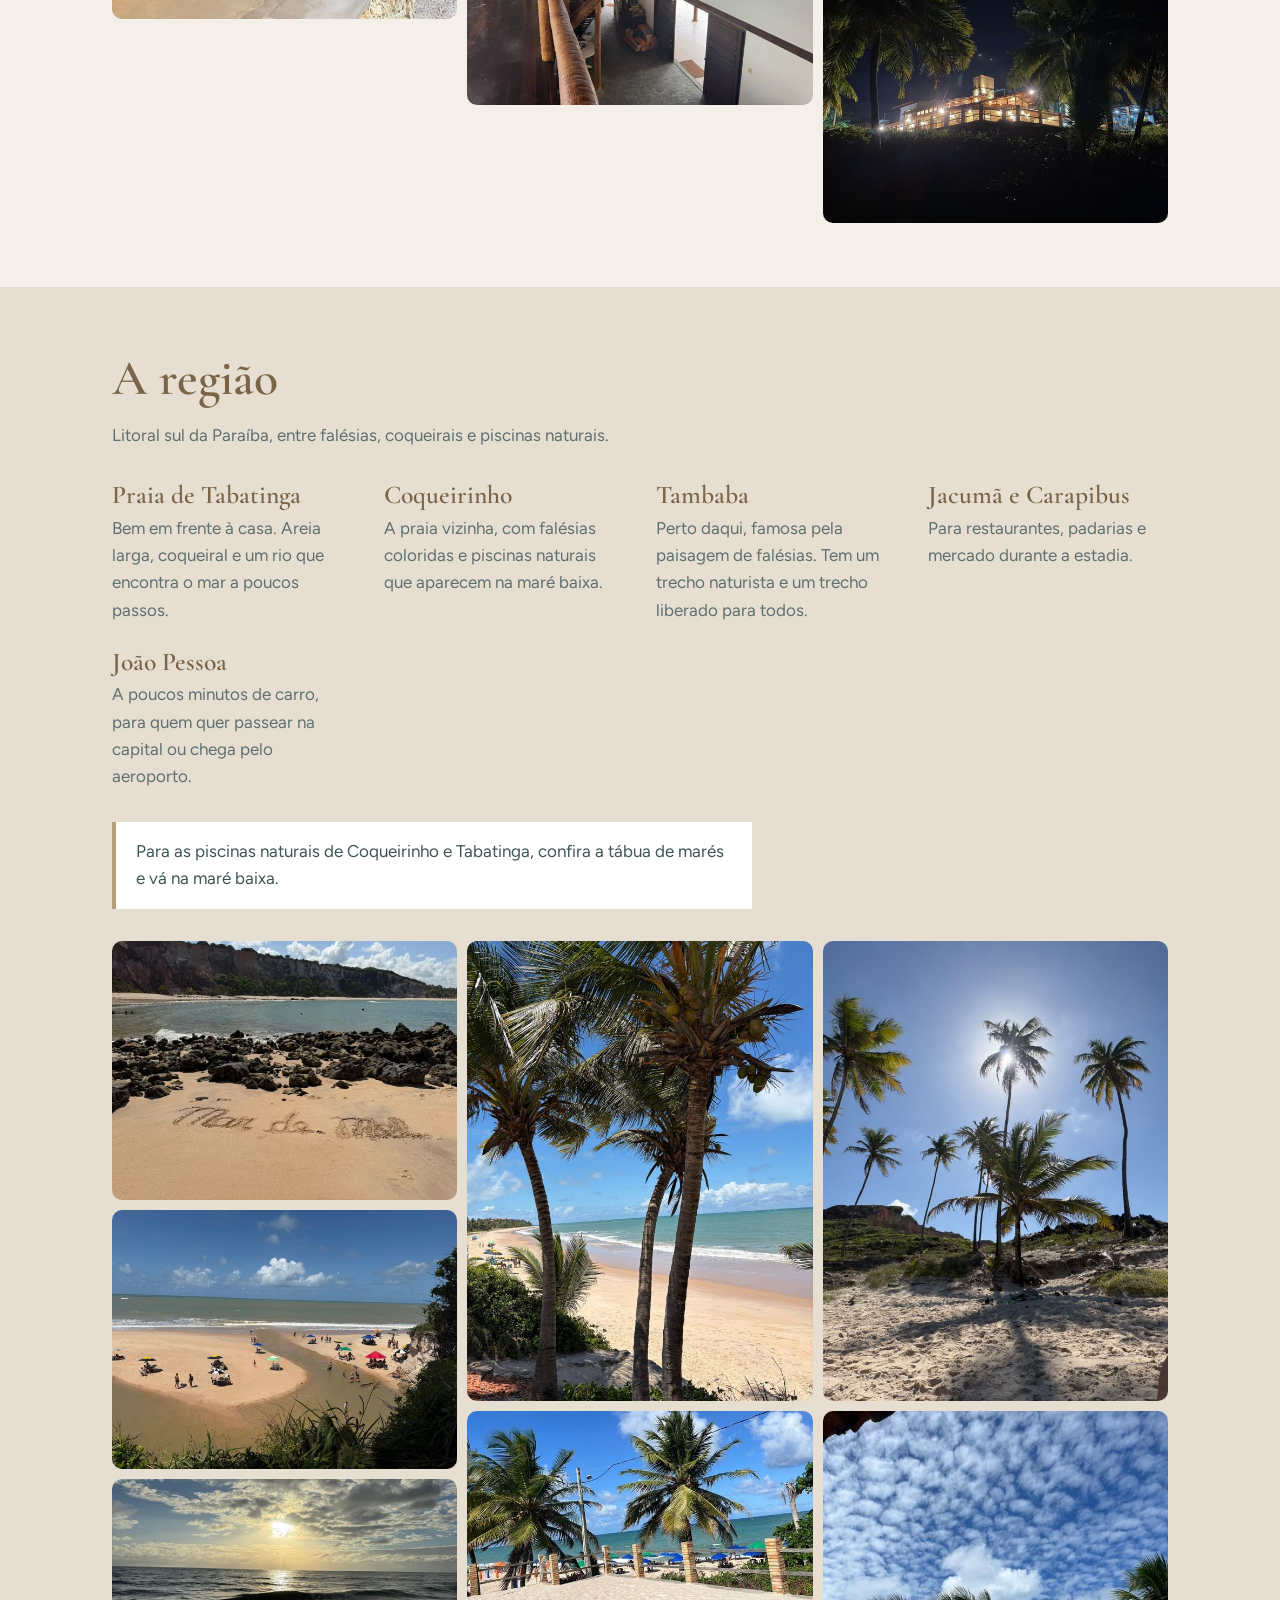
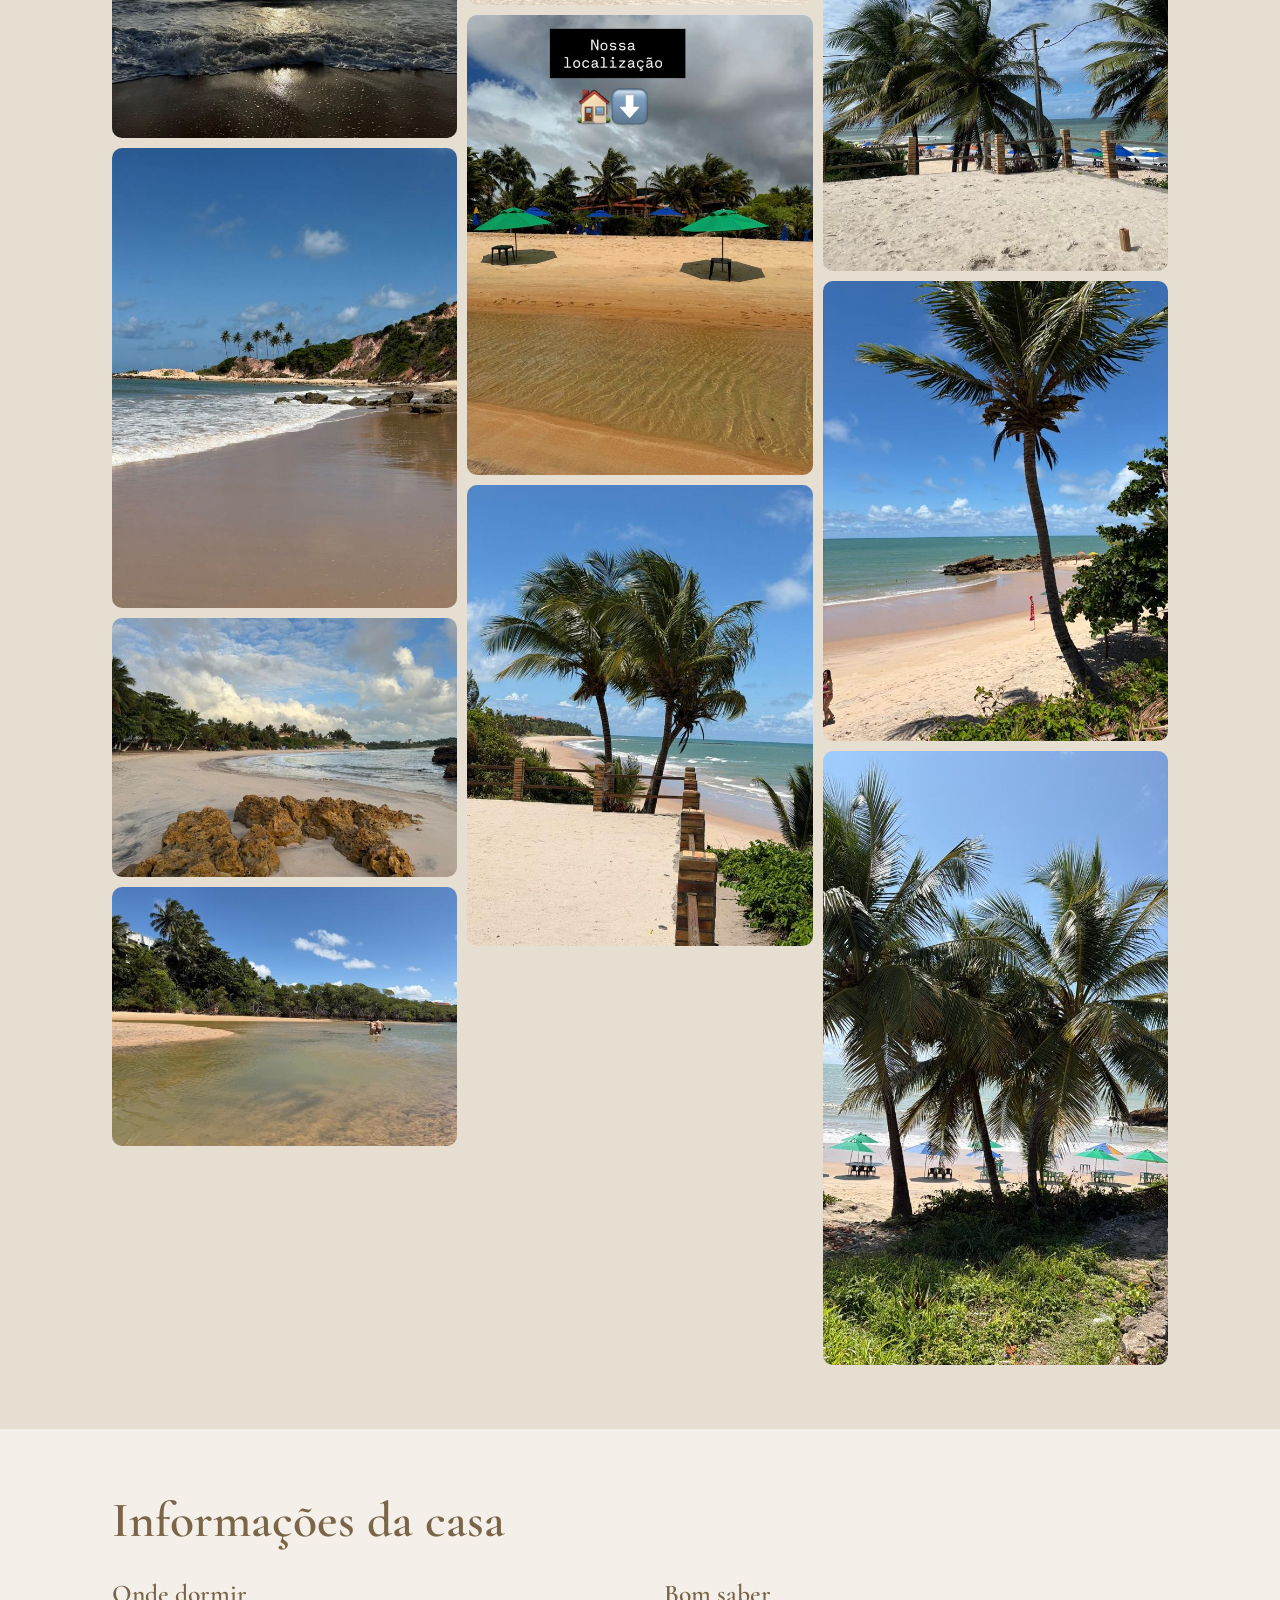
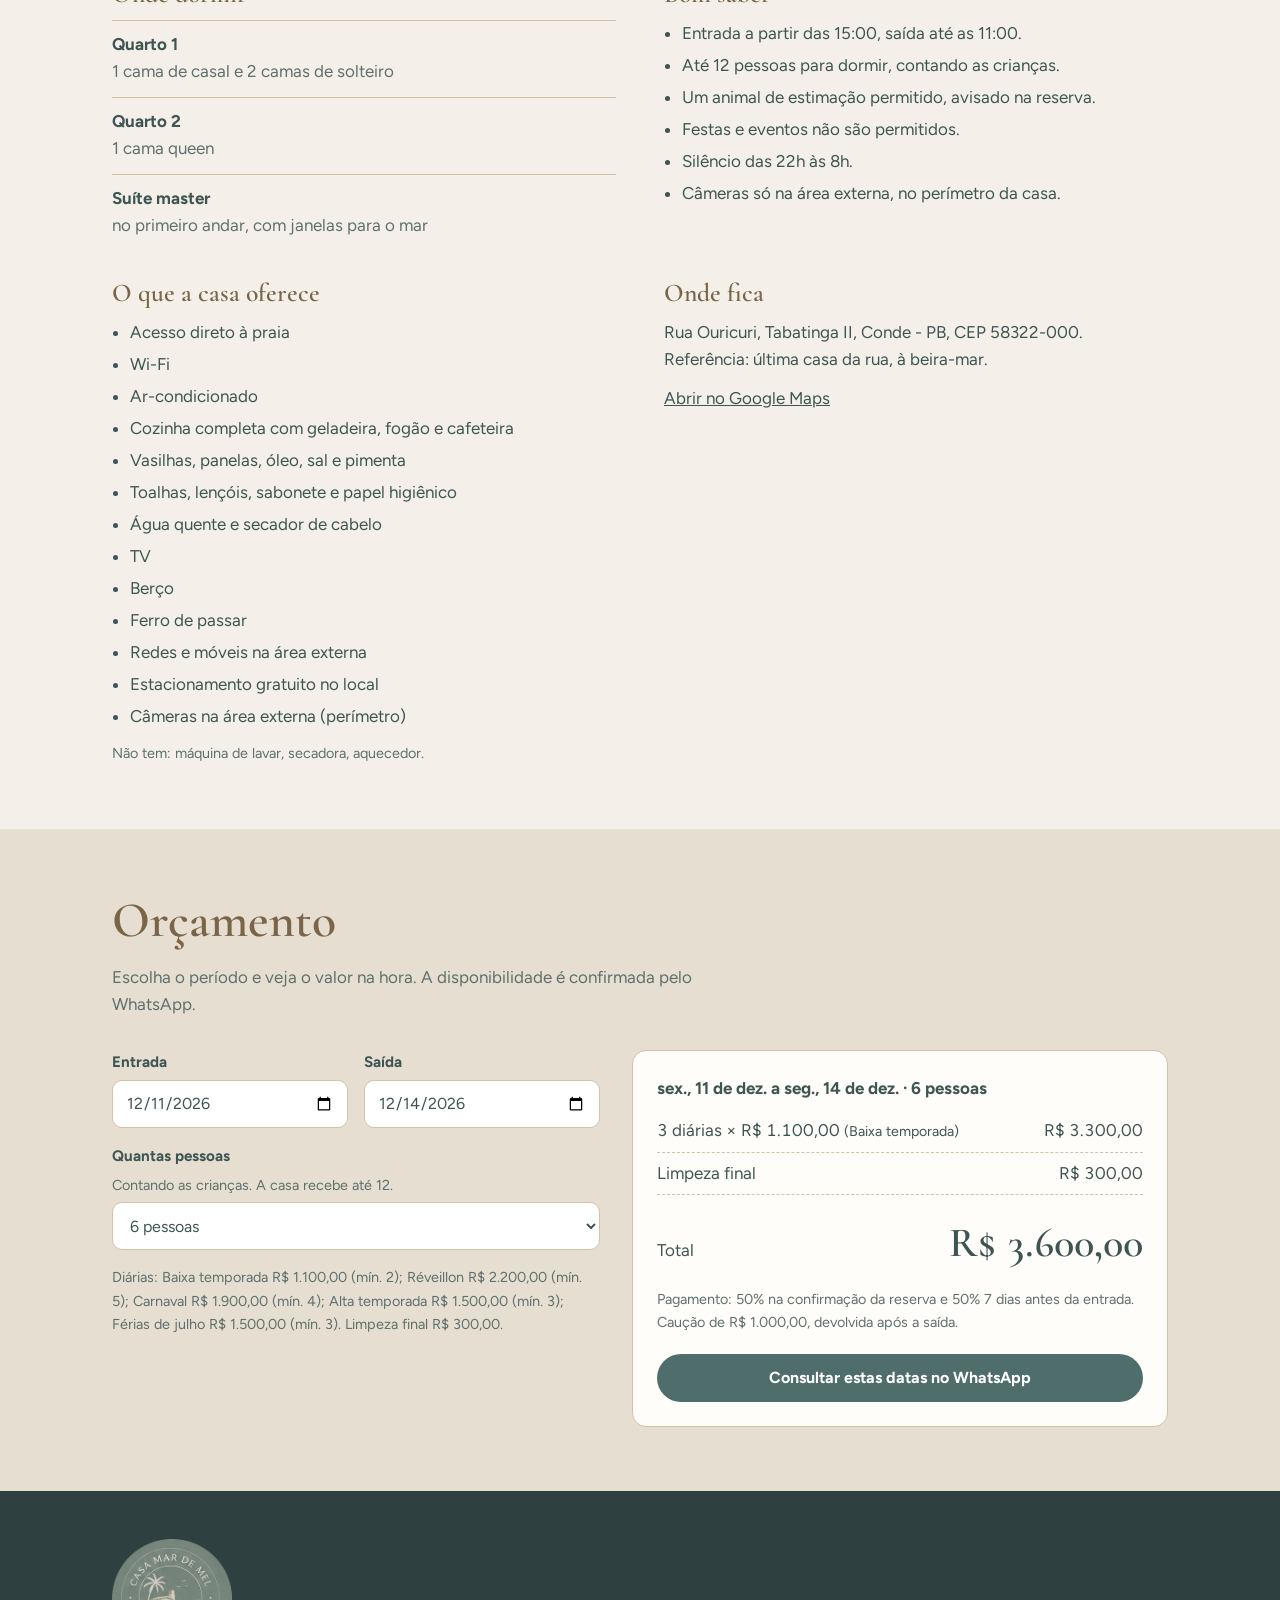
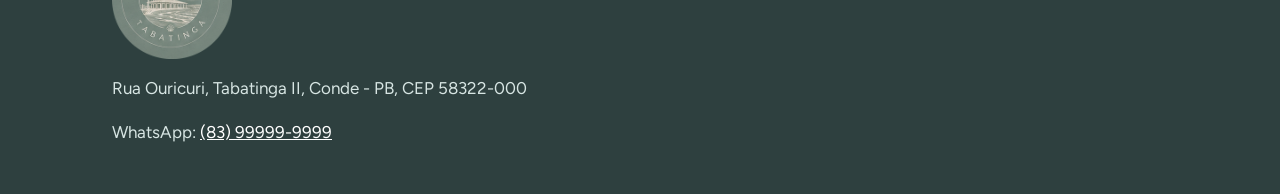
==== commit b098375f: "Abertura no computador: foto do mar em tela cheia com a logo em creme No celular continua a logo col" ====
--- a/site/index.html
+++ b/site/index.html
@@ -29,12 +29,17 @@
 
   <section class="abertura">
     <div class="abertura-marca">
-      <h1><img src="assets/marca/logo-completa.webp" alt="Casa Mar de Mel, Tabatinga. Seu refúgio pé na areia em Tabatinga." width="770" height="680" fetchpriority="high"></h1>
+      <h1>
+        <img class="logo-cor" src="assets/marca/logo-completa.webp" alt="Casa Mar de Mel, Tabatinga" width="770" height="680" fetchpriority="high">
+        <img class="logo-creme" src="assets/marca/logo-creme.webp" alt="Casa Mar de Mel, Tabatinga" width="770" height="626">
+      </h1>
+      <p class="chamada">Seu refúgio pé na areia em Tabatinga</p>
       <p class="local">Última casa da Rua Ouricuri, em Tabatinga II, Conde - PB. De frente para o mar, ao lado de Coqueirinho.</p>
     </div>
-    <div class="abertura-foto">
-      <img src="fotos/casa/rede-vista-mar.jpg" alt="Rede na varanda da Casa Mar de Mel com o mar ao fundo">
-    </div>
+    <picture class="abertura-fundo">
+      <source media="(min-width: 761px)" srcset="fotos/regiao/nascer-do-sol.jpg">
+      <img src="fotos/casa/rede-vista-mar.jpg" alt="Vista do mar em frente à Casa Mar de Mel">
+    </picture>
   </section>
 
   <nav class="envelope atalhos" aria-label="Seções">
--- a/site/assets/style.css
+++ b/site/assets/style.css
@@ -105,20 +105,32 @@
 .marca img { width: 38px; height: 38px; }
 .topo .btn { min-height: 40px; padding: 0 1rem; font-size: 0.95rem; }
 
-/* ---------- Abertura: logo da marca ao lado da foto ---------- */
-.abertura { display: grid; grid-template-columns: minmax(0, 1fr) minmax(0, 1.25fr); min-height: min(76vh, 680px); background: var(--papel); }
-.abertura-marca { display: grid; place-items: center; align-content: center; gap: 1.25rem; padding-block: 2.5rem; padding-left: max(16px, env(safe-area-inset-left, 0px)); padding-right: 16px; text-align: center; }
+/* ---------- Abertura ----------
+ * Celular: logo colorida sobre areia e, abaixo, a foto da rede.
+ * Computador: foto do mar em tela cheia com a logo em creme por cima.
+ */
+.abertura { display: grid; background: var(--papel); }
+.abertura-marca { display: grid; justify-items: center; gap: 1rem; text-align: center; padding-block: 1.75rem 1.5rem; padding-left: max(16px, env(safe-area-inset-left, 0px)); padding-right: max(16px, env(safe-area-inset-right, 0px)); }
 .abertura-marca h1 { margin: 0; line-height: 0; }
-.abertura-marca img { width: min(100%, 440px); height: auto; }
+.abertura-marca .logo-cor { width: min(82vw, 340px); height: auto; }
+.abertura-marca .logo-creme, .abertura-marca .chamada { display: none; }
 .abertura-marca .local { color: var(--tinta-suave); max-width: 26rem; }
-.abertura-foto { position: relative; min-height: 320px; }
-.abertura-foto img { position: absolute; inset: 0; width: 100%; height: 100%; object-fit: cover; object-position: center 60%; }
-@media (max-width: 760px) {
-  .abertura { grid-template-columns: 1fr; min-height: 0; }
-  .abertura-marca { padding-block: 1.75rem 1.5rem; padding-right: max(16px, env(safe-area-inset-right, 0px)); }
-  .abertura-marca img { width: min(82vw, 340px); }
-  .abertura-foto { height: 46vh; }
-  .abertura-foto img { object-position: 70% 100%; }
+.abertura-fundo img { width: 100%; height: 46vh; object-fit: cover; object-position: 70% 100%; }
+
+@media (min-width: 761px) {
+  .abertura { position: relative; place-items: center; min-height: min(80vh, 760px); overflow: hidden; background: var(--petroleo-escuro); }
+  .abertura-fundo img { position: absolute; inset: 0; height: 100%; object-position: center 55%; }
+  .abertura::after {
+    content: ""; position: absolute; inset: 0;
+    background:
+      radial-gradient(ellipse 55% 60% at 50% 46%, rgba(46, 64, 63, 0.6), rgba(46, 64, 63, 0.3) 75%),
+      linear-gradient(180deg, rgba(46, 64, 63, 0.1), rgba(46, 64, 63, 0.45));
+  }
+  .abertura-marca { position: relative; z-index: 1; gap: 1.1rem; padding-block: 3rem; }
+  .abertura-marca .logo-cor { display: none; }
+  .abertura-marca .logo-creme { display: block; width: min(440px, 38vw); height: auto; }
+  .abertura-marca .chamada { display: block; color: var(--papel); font-size: 0.85rem; letter-spacing: 0.3em; text-transform: uppercase; }
+  .abertura-marca .local { color: rgba(244, 240, 233, 0.86); }
 }
 
 /* ---------- Atalhos (os botões pedidos) ---------- */
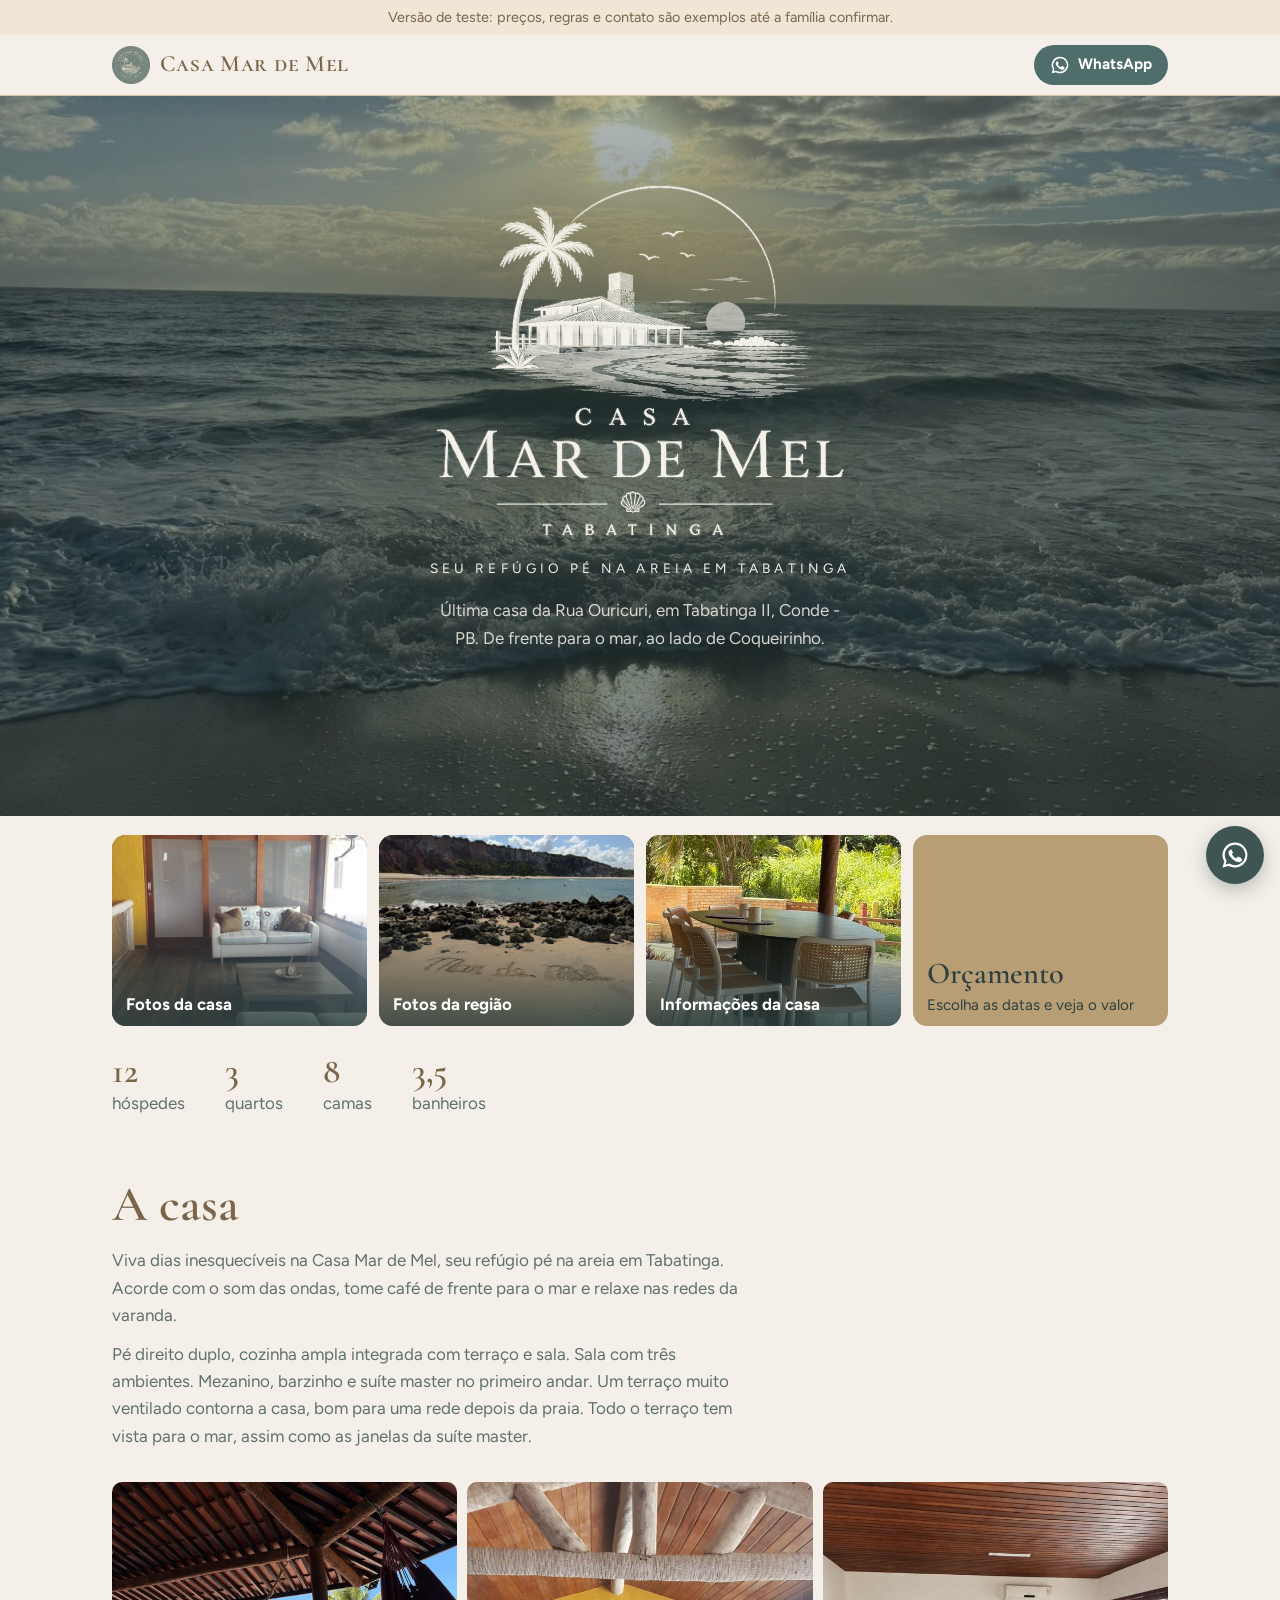
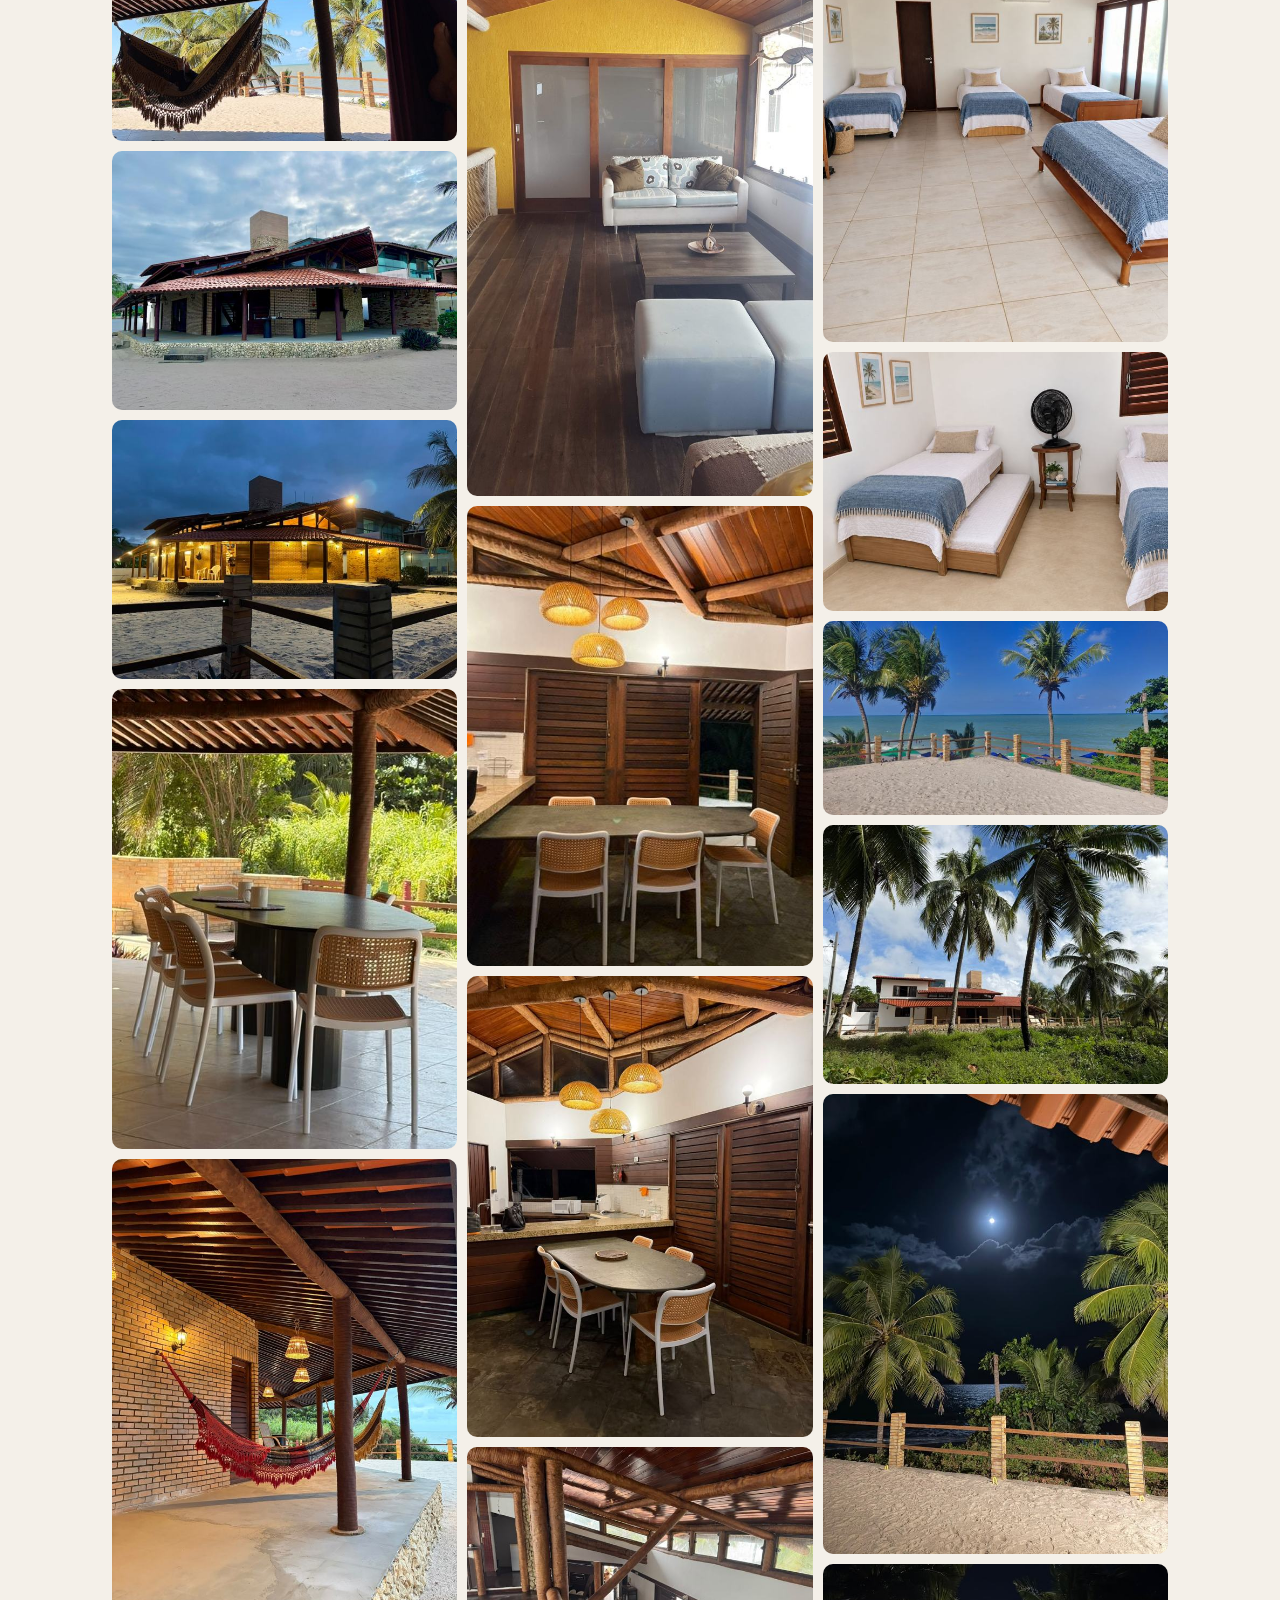
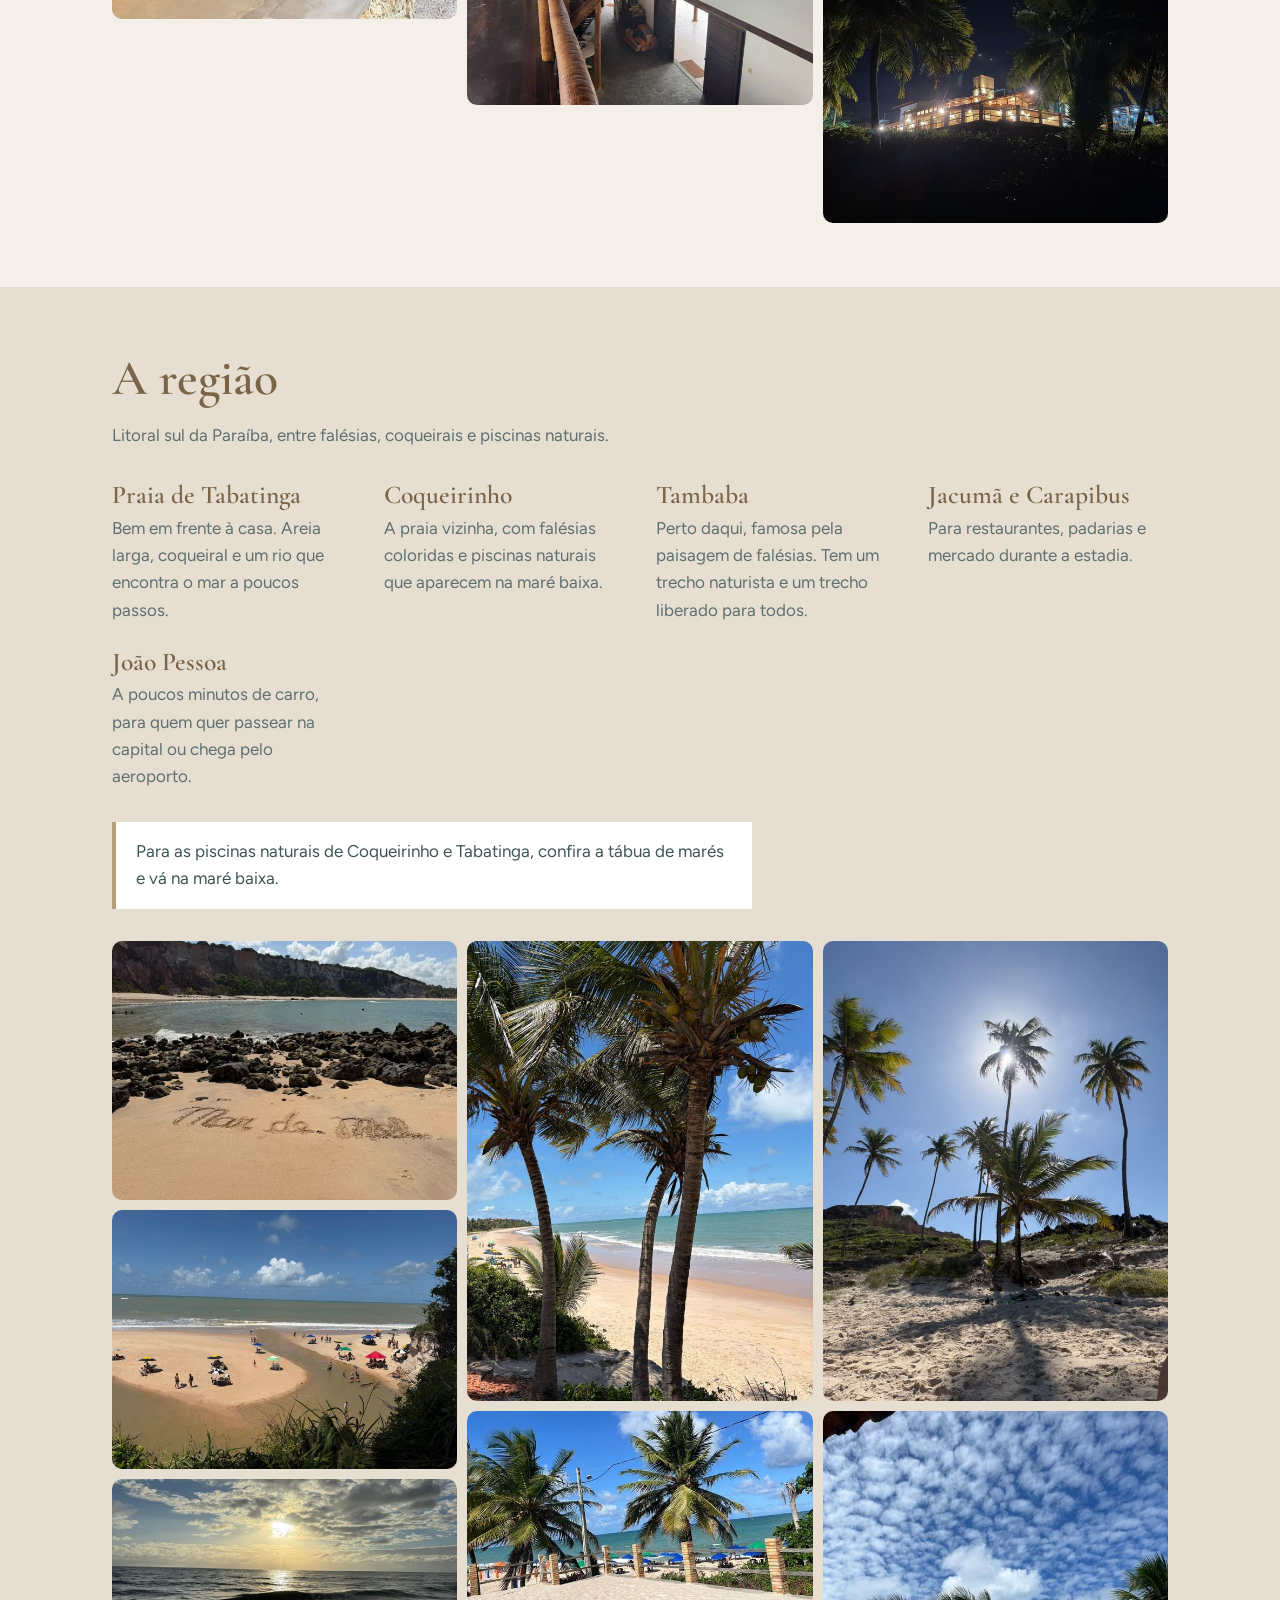
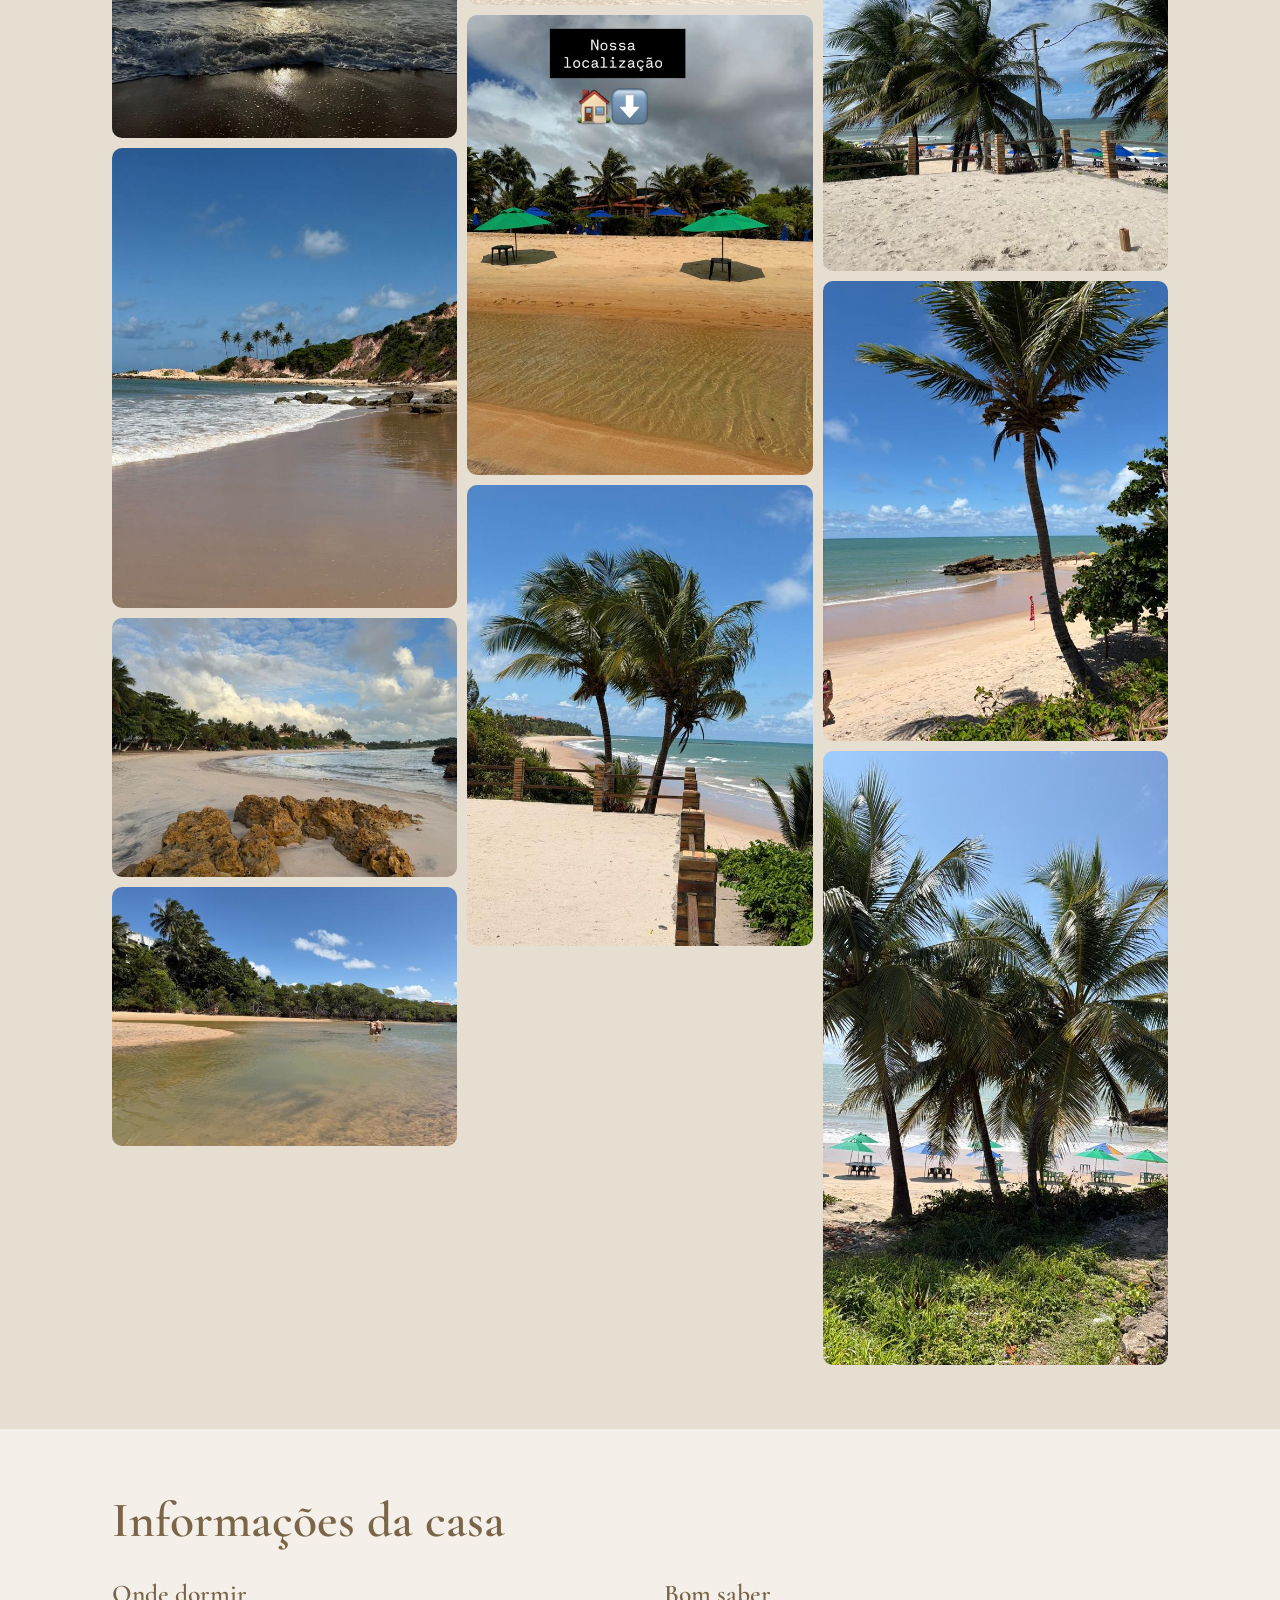
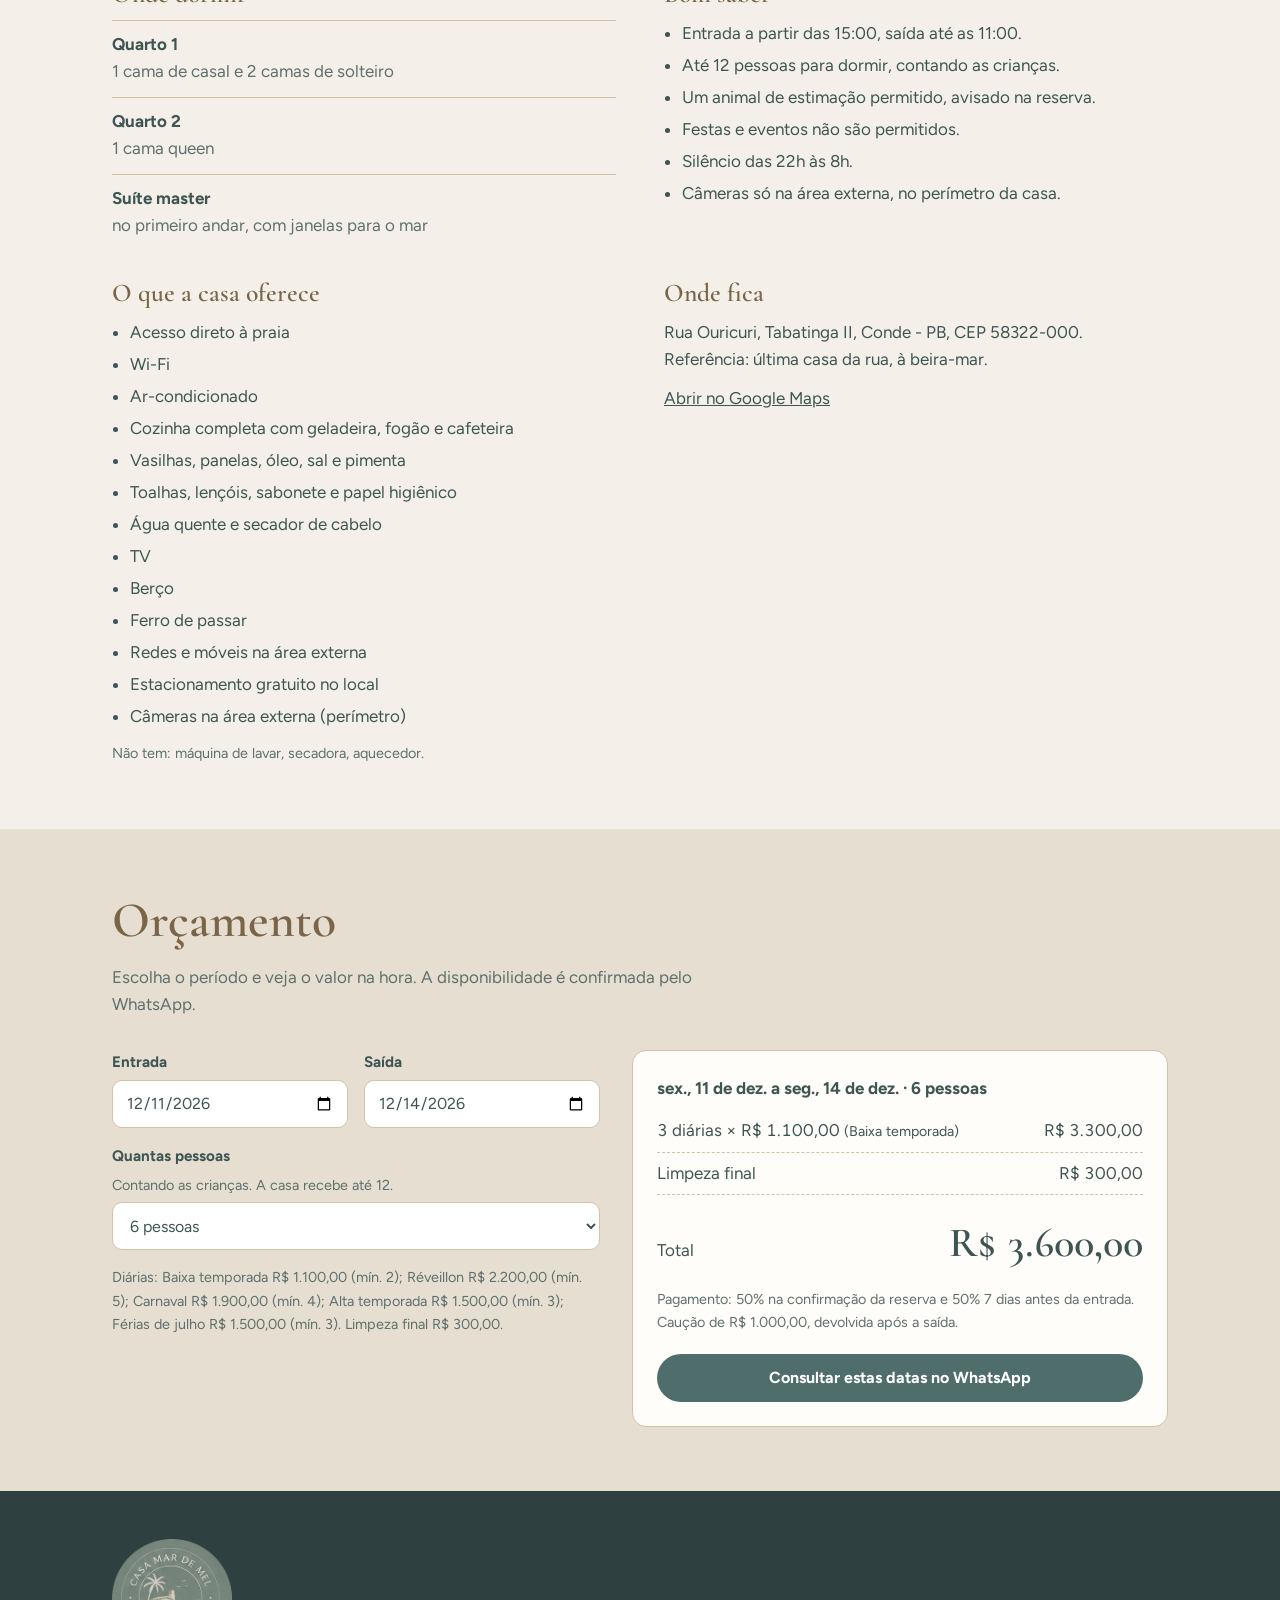
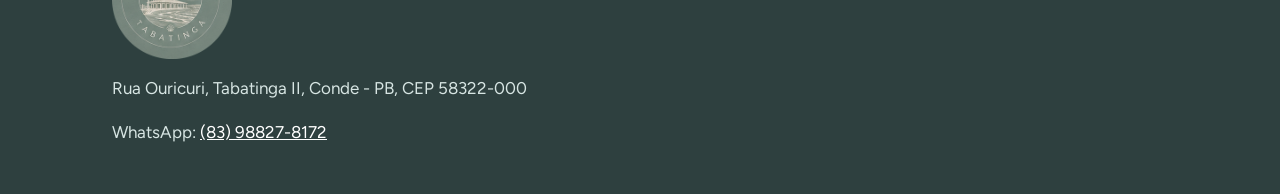
==== commit e54bcde7: "Abertura igual no celular e no computador: foto do mar com a logo em creme Co-Authored-By: Claude Op" ====
--- a/site/index.html
+++ b/site/index.html
@@ -30,16 +30,14 @@
   <section class="abertura">
     <div class="abertura-marca">
       <h1>
-        <img class="logo-cor" src="assets/marca/logo-completa.webp" alt="Casa Mar de Mel, Tabatinga" width="770" height="680" fetchpriority="high">
-        <img class="logo-creme" src="assets/marca/logo-creme.webp" alt="Casa Mar de Mel, Tabatinga" width="770" height="626">
+        <img class="logo-creme" src="assets/marca/logo-creme.webp" alt="Casa Mar de Mel, Tabatinga" width="770" height="626" fetchpriority="high">
       </h1>
       <p class="chamada">Seu refúgio pé na areia em Tabatinga</p>
       <p class="local">Última casa da Rua Ouricuri, em Tabatinga II, Conde - PB. De frente para o mar, ao lado de Coqueirinho.</p>
     </div>
-    <picture class="abertura-fundo">
-      <source media="(min-width: 761px)" srcset="fotos/regiao/nascer-do-sol.jpg">
-      <img src="fotos/casa/rede-vista-mar.jpg" alt="Vista do mar em frente à Casa Mar de Mel">
-    </picture>
+    <div class="abertura-fundo">
+      <img src="fotos/regiao/nascer-do-sol.jpg" alt="Nascer do sol no mar de Tabatinga" fetchpriority="high">
+    </div>
   </section>
 
   <nav class="envelope atalhos" aria-label="Seções">
--- a/site/assets/style.css
+++ b/site/assets/style.css
@@ -105,32 +105,26 @@
 .marca img { width: 38px; height: 38px; }
 .topo .btn { min-height: 40px; padding: 0 1rem; font-size: 0.95rem; }
 
-/* ---------- Abertura ----------
- * Celular: logo colorida sobre areia e, abaixo, a foto da rede.
- * Computador: foto do mar em tela cheia com a logo em creme por cima.
- */
-.abertura { display: grid; background: var(--papel); }
-.abertura-marca { display: grid; justify-items: center; gap: 1rem; text-align: center; padding-block: 1.75rem 1.5rem; padding-left: max(16px, env(safe-area-inset-left, 0px)); padding-right: max(16px, env(safe-area-inset-right, 0px)); }
+/* ---------- Abertura: foto do mar em tela cheia com a logo em creme por cima (igual no celular e no computador) ---------- */
+.abertura { position: relative; display: grid; place-items: center; min-height: min(80vh, 760px); overflow: hidden; background: var(--petroleo-escuro); }
+.abertura-fundo img { position: absolute; inset: 0; width: 100%; height: 100%; object-fit: cover; object-position: center 55%; }
+.abertura::after {
+  content: ""; position: absolute; inset: 0;
+  background:
+    radial-gradient(ellipse 55% 60% at 50% 46%, rgba(46, 64, 63, 0.6), rgba(46, 64, 63, 0.3) 75%),
+    linear-gradient(180deg, rgba(46, 64, 63, 0.1), rgba(46, 64, 63, 0.45));
+}
+.abertura-marca { position: relative; z-index: 1; display: grid; justify-items: center; gap: 1.1rem; text-align: center; padding-block: 3rem; padding-left: max(16px, env(safe-area-inset-left, 0px)); padding-right: max(16px, env(safe-area-inset-right, 0px)); }
 .abertura-marca h1 { margin: 0; line-height: 0; }
-.abertura-marca .logo-cor { width: min(82vw, 340px); height: auto; }
-.abertura-marca .logo-creme, .abertura-marca .chamada { display: none; }
-.abertura-marca .local { color: var(--tinta-suave); max-width: 26rem; }
-.abertura-fundo img { width: 100%; height: 46vh; object-fit: cover; object-position: 70% 100%; }
-
-@media (min-width: 761px) {
-  .abertura { position: relative; place-items: center; min-height: min(80vh, 760px); overflow: hidden; background: var(--petroleo-escuro); }
-  .abertura-fundo img { position: absolute; inset: 0; height: 100%; object-position: center 55%; }
-  .abertura::after {
-    content: ""; position: absolute; inset: 0;
-    background:
-      radial-gradient(ellipse 55% 60% at 50% 46%, rgba(46, 64, 63, 0.6), rgba(46, 64, 63, 0.3) 75%),
-      linear-gradient(180deg, rgba(46, 64, 63, 0.1), rgba(46, 64, 63, 0.45));
-  }
-  .abertura-marca { position: relative; z-index: 1; gap: 1.1rem; padding-block: 3rem; }
-  .abertura-marca .logo-cor { display: none; }
-  .abertura-marca .logo-creme { display: block; width: min(440px, 38vw); height: auto; }
-  .abertura-marca .chamada { display: block; color: var(--papel); font-size: 0.85rem; letter-spacing: 0.3em; text-transform: uppercase; }
-  .abertura-marca .local { color: rgba(244, 240, 233, 0.86); }
+.abertura-marca .logo-creme { width: min(440px, 38vw); height: auto; }
+.abertura-marca .chamada { color: var(--papel); font-size: 0.85rem; letter-spacing: 0.3em; text-transform: uppercase; }
+.abertura-marca .local { color: rgba(244, 240, 233, 0.86); max-width: 26rem; }
+@media (max-width: 760px) {
+  .abertura { min-height: min(78vh, 640px); }
+  .abertura::after { background: radial-gradient(ellipse 90% 55% at 50% 46%, rgba(46, 64, 63, 0.62), rgba(46, 64, 63, 0.35) 80%), linear-gradient(180deg, rgba(46, 64, 63, 0.15), rgba(46, 64, 63, 0.5)); }
+  .abertura-marca { gap: 0.9rem; padding-block: 2.5rem; }
+  .abertura-marca .logo-creme { width: min(78vw, 330px); }
+  .abertura-marca .chamada { font-size: 0.72rem; letter-spacing: 0.22em; }
 }
 
 /* ---------- Atalhos (os botões pedidos) ---------- */
